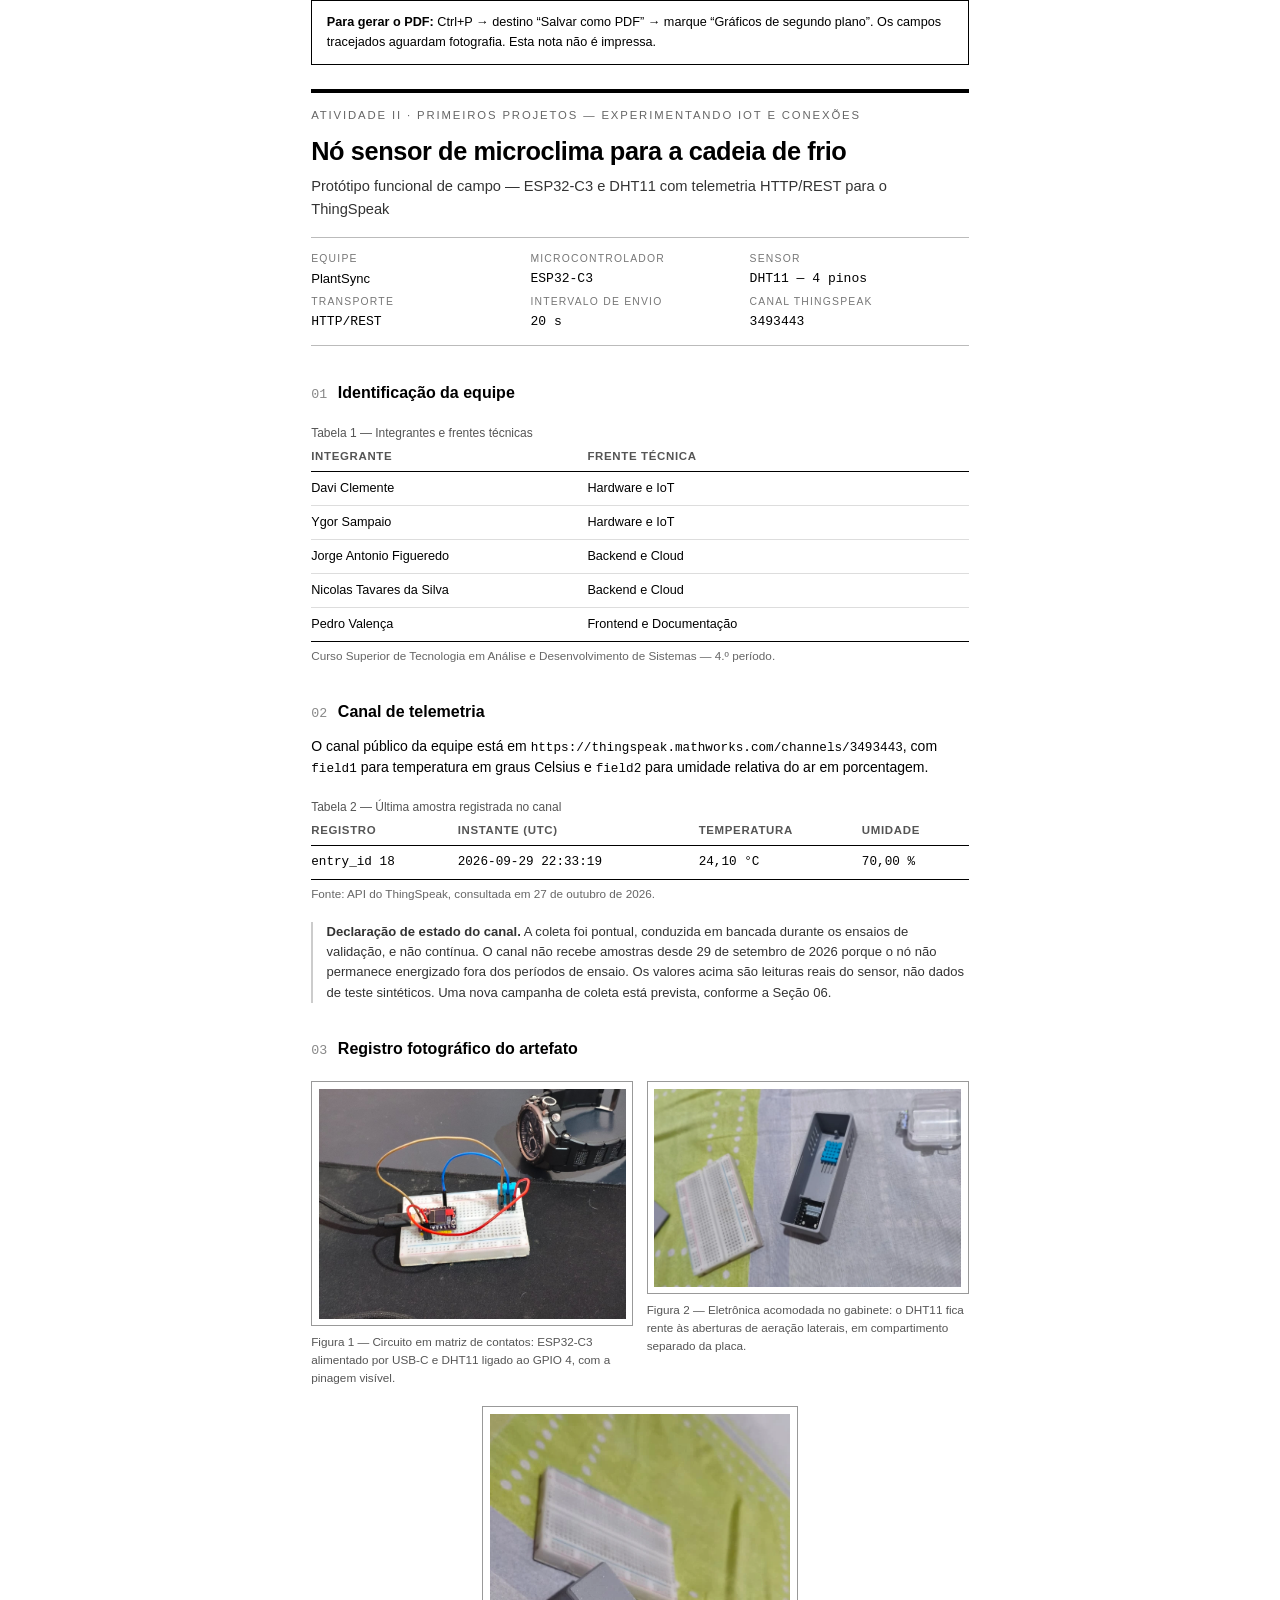
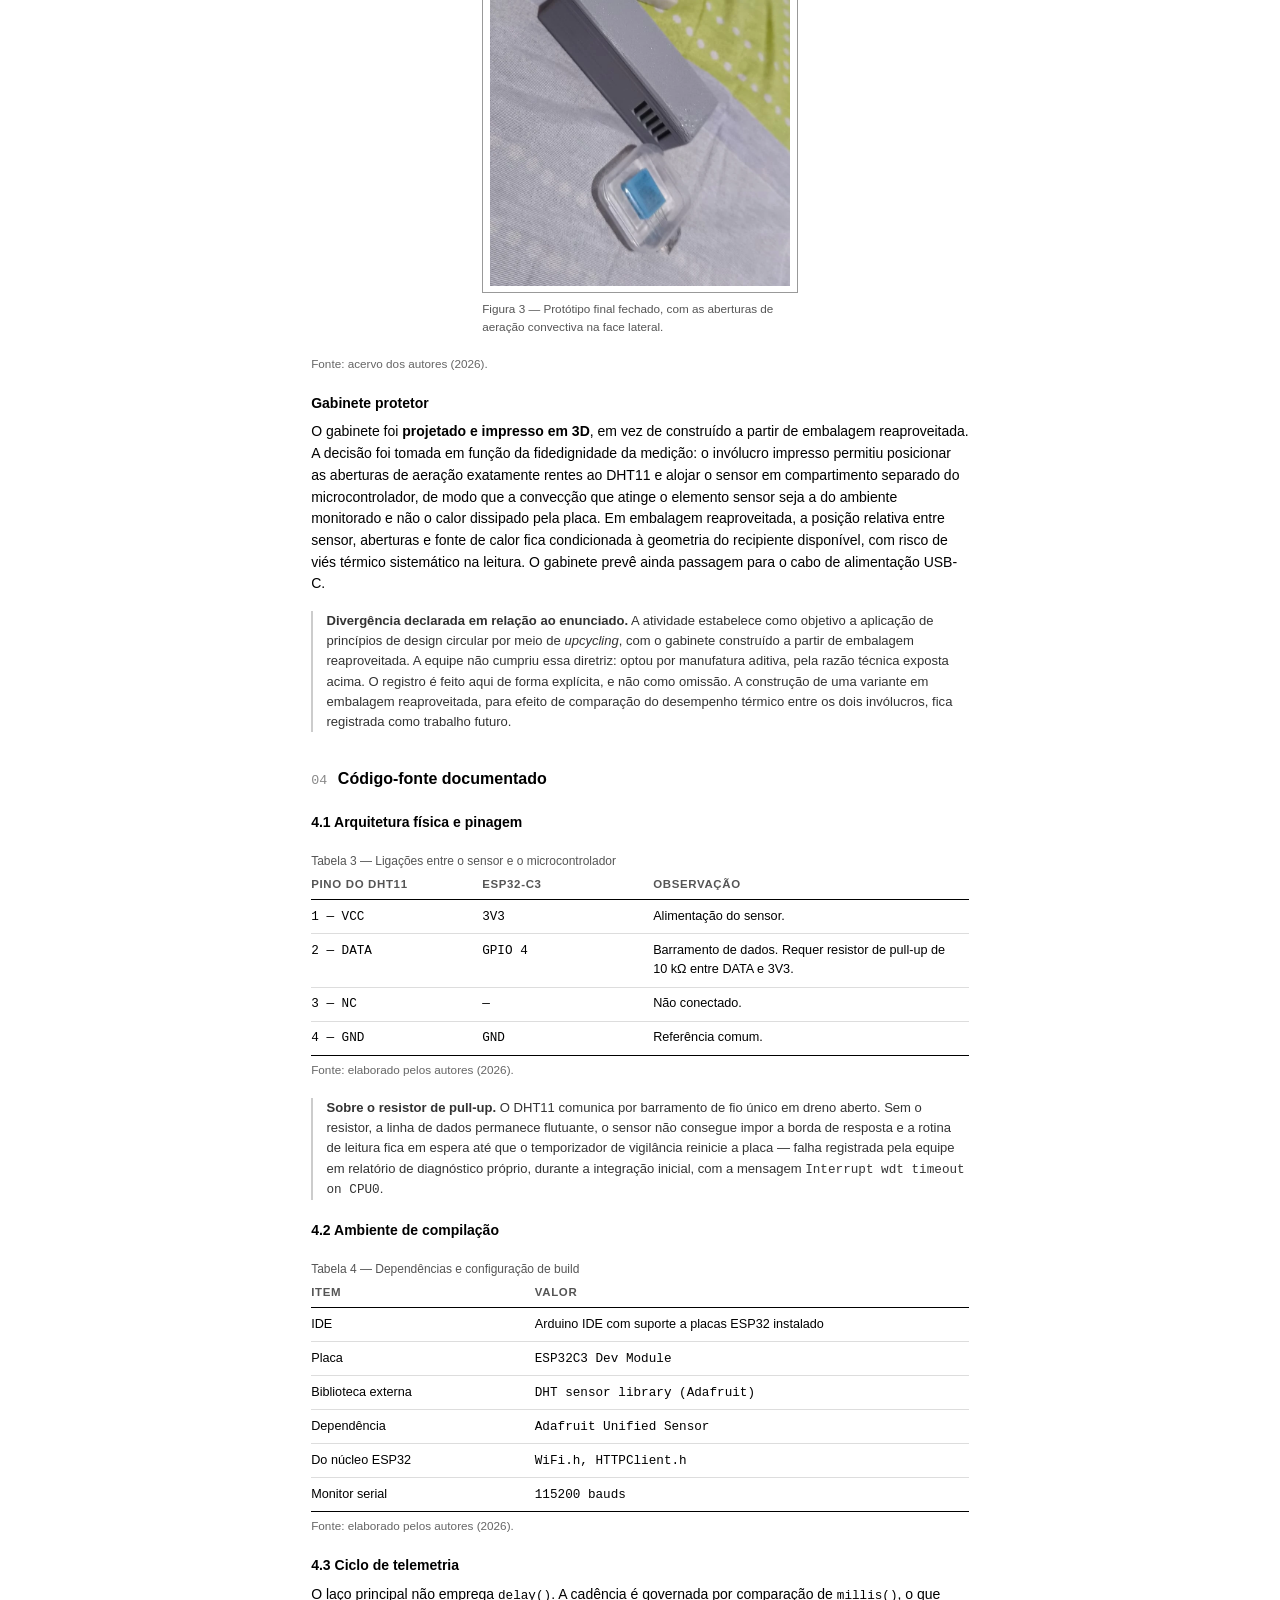
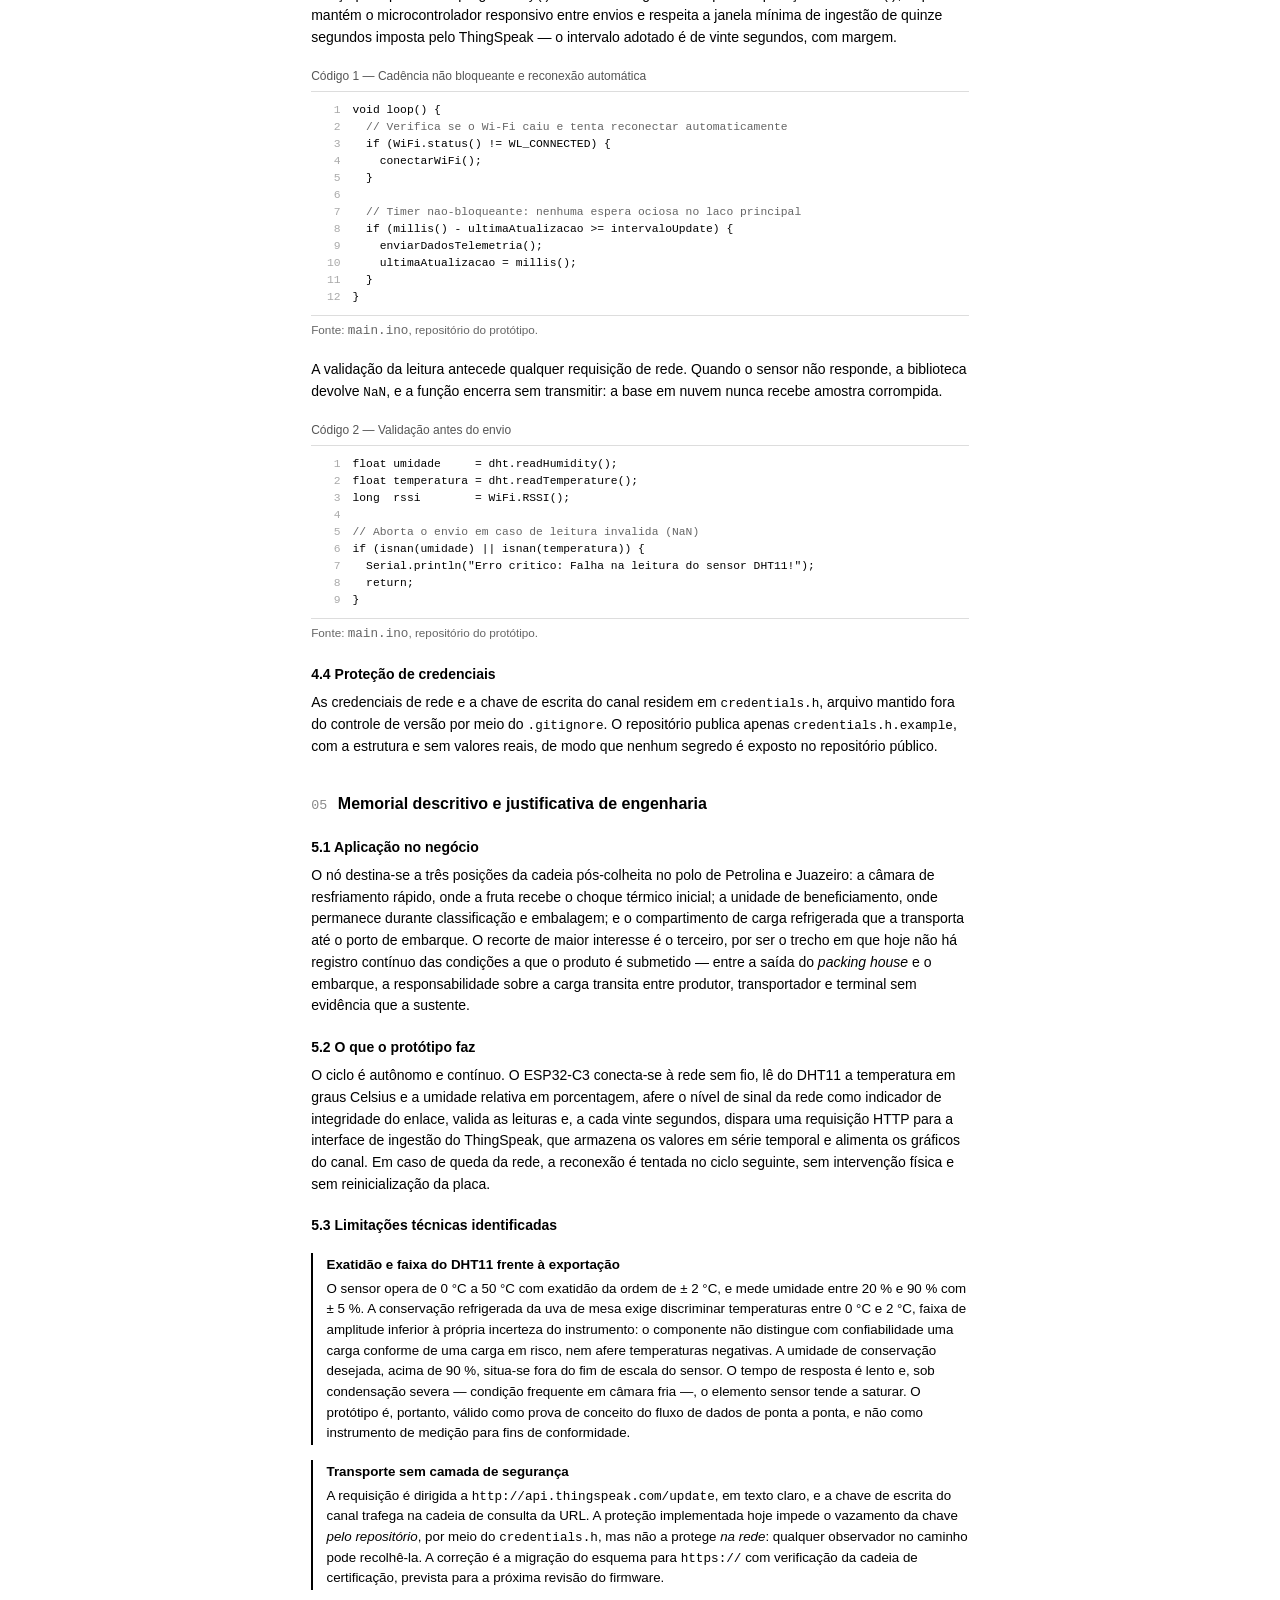
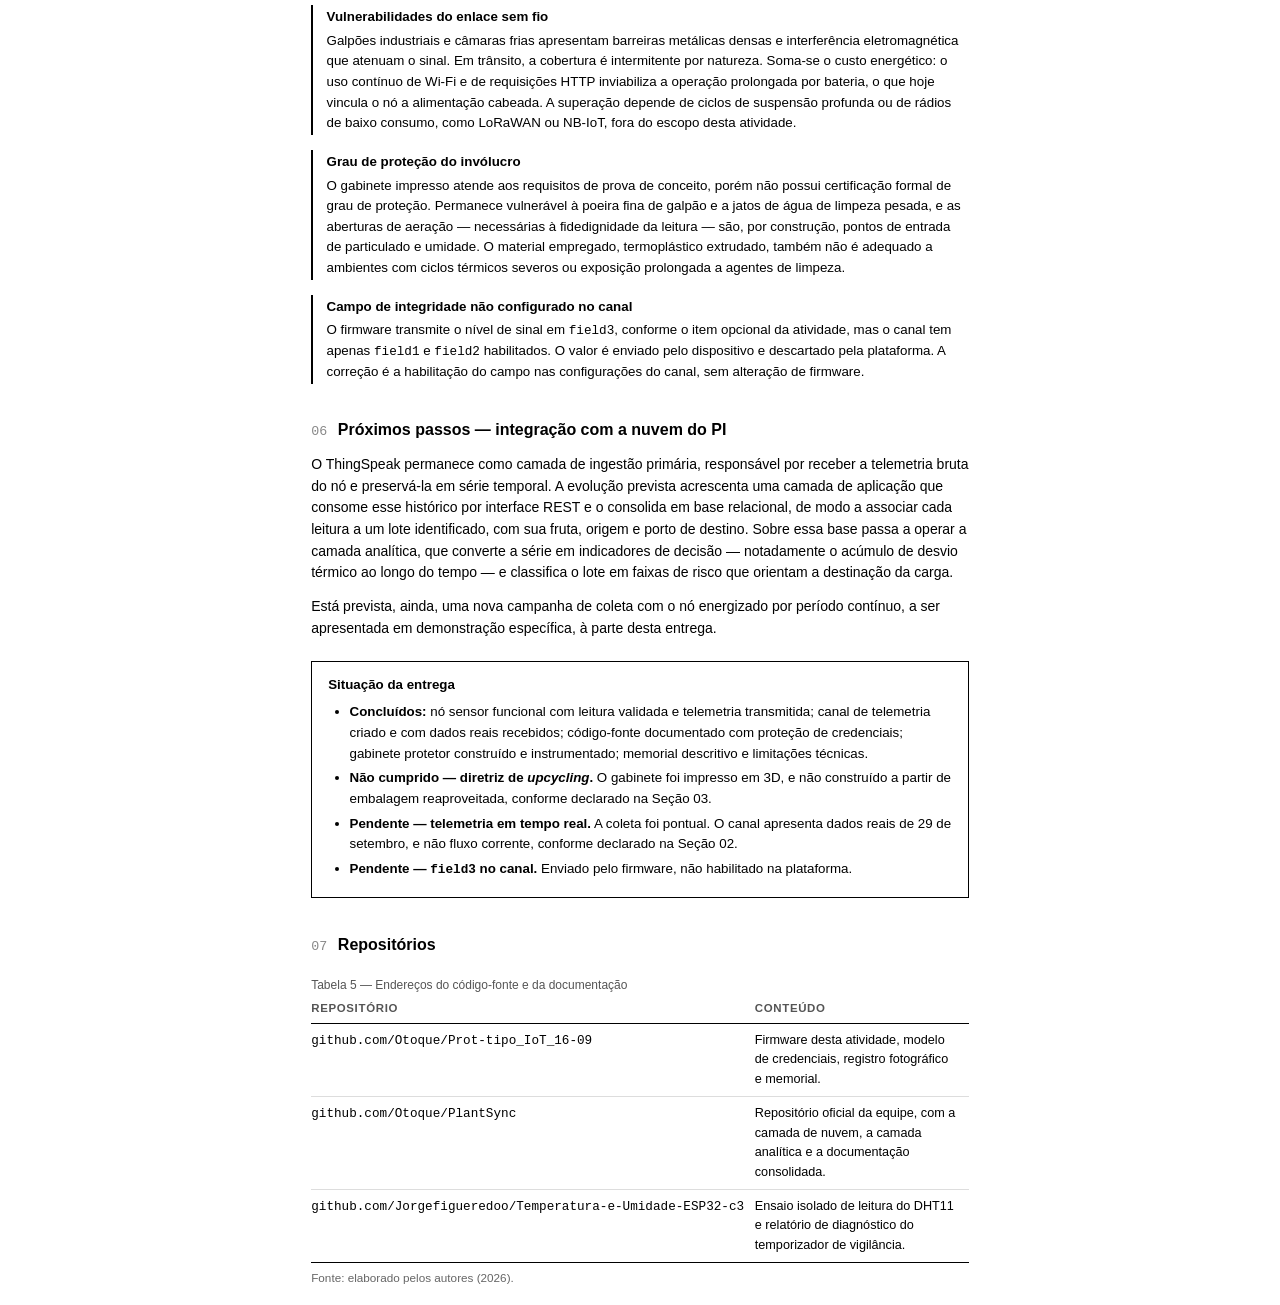
==== docs/ATIVIDADE-02-PROTOTIPO.html @ 19d324b5 "Adiciona relatorio tecnico do no sensor (Atividade II) Consolida a entrega do prototipo de campo: id" ====
<!DOCTYPE html>
<html lang="pt-BR">
<head>
<meta charset="UTF-8">
<title>PlantSync — Nó Sensor de Microclima</title>
<style>
  @page { size:A4; margin:20mm 18mm 16mm 20mm; }
  *{ box-sizing:border-box; }

  body{
    margin:0 auto; max-width:174mm;
    font-family:"Segoe UI","Helvetica Neue",Helvetica,Arial,sans-serif;
    font-size:10.5pt; line-height:1.55; color:#000; background:#fff;
  }
  p{ margin:0 0 9pt; }
  b{ font-weight:600; }
  code,.v{ font-family:Consolas,"Cascadia Mono",monospace; font-size:9.5pt; }

  /* ---- Cabeçalho ---- */
  .topo{ border-top:3pt solid #000; padding-top:10pt; margin-bottom:4pt; }
  .topo .kicker{ font-size:8.5pt; letter-spacing:1.4pt; text-transform:uppercase;
                 color:#666; margin-bottom:6pt; }
  .topo h1{ font-size:19pt; font-weight:600; margin:0 0 3pt; letter-spacing:-.3pt; }
  .topo .sub{ font-size:11pt; color:#333; margin-bottom:12pt; }

  /* ---- Faixa de ficha técnica ---- */
  .ficha{ display:flex; flex-wrap:wrap; gap:0; border-top:.6pt solid #bbb;
          border-bottom:.6pt solid #bbb; padding:8pt 0; margin-bottom:20pt; }
  .ficha div{ flex:1 1 32%; padding:2pt 10pt 2pt 0; }
  .ficha dt{ font-size:7.8pt; letter-spacing:.9pt; text-transform:uppercase;
             color:#777; margin-bottom:1pt; }
  .ficha dd{ margin:0; font-size:9.8pt; font-weight:500; }

  /* ---- Seções ---- */
  h2{ font-size:12pt; font-weight:600; margin:26pt 0 8pt; page-break-after:avoid; }
  h2 .nn{ font-family:Consolas,monospace; font-size:10pt; color:#888;
          font-weight:400; margin-right:8pt; }
  h3{ font-size:10.5pt; font-weight:600; margin:15pt 0 5pt; page-break-after:avoid; }

  /* ---- Tabelas ---- */
  .cap{ font-size:9pt; color:#555; margin:14pt 0 4pt; }
  table{ width:100%; border-collapse:collapse; font-size:9.5pt; margin:0 0 4pt;
         page-break-inside:avoid; }
  th{ text-align:left; font-weight:600; font-size:8.6pt; letter-spacing:.5pt;
      text-transform:uppercase; color:#555; padding:0 8pt 4pt 0;
      border-bottom:.8pt solid #000; }
  td{ padding:5pt 8pt 5pt 0; border-bottom:.5pt solid #ddd; vertical-align:top; }
  tr:last-child td{ border-bottom:.8pt solid #000; }
  td.v{ white-space:nowrap; }
  .fonte{ font-size:8.8pt; color:#666; margin:0 0 14pt; }

  /* ---- Placas de foto ---- */
  .placas{ display:flex; gap:10pt; margin:14pt 0; page-break-inside:avoid; }
  .placa{ flex:1 1 50%; }
  .placa .moldura{ border:.6pt solid #999; padding:5pt; display:block; }
  .placa img{ display:block; width:100%; height:auto; }
  .placa .leg{ font-size:8.8pt; color:#555; margin-top:5pt; }
  .vazio{ display:flex; align-items:center; justify-content:center;
          min-height:56mm; border:.8pt dashed #999; text-align:center;
          font-size:9pt; color:#666; padding:14pt; }

  /* ---- Código ---- */
  pre{ margin:0 0 4pt; padding:0; font-family:Consolas,"Cascadia Mono",monospace;
       font-size:8.5pt; line-height:1.5; counter-reset:ln;
       border-top:.6pt solid #ddd; border-bottom:.6pt solid #ddd;
       padding:7pt 0; page-break-inside:avoid; }
  pre span.l{ display:block; white-space:pre-wrap; }
  pre span.l::before{ counter-increment:ln; content:counter(ln);
       display:inline-block; width:22pt; margin-right:9pt; text-align:right;
       color:#aaa; }
  pre span.l.c{ color:#666; }

  /* ---- Limitações ---- */
  .lim{ margin:12pt 0; }
  .lim .item{ border-left:2pt solid #000; padding:1pt 0 1pt 10pt; margin-bottom:11pt;
              page-break-inside:avoid; }
  .lim .t{ font-weight:600; font-size:10pt; }
  .lim p{ margin:2pt 0 0; font-size:10pt; }

  .status{ border:1pt solid #000; padding:10pt 12pt; margin:16pt 0; font-size:10pt; }
  .status .t{ font-weight:600; display:block; margin-bottom:5pt; }
  .status ul{ margin:0; padding-left:16pt; }
  .status li{ margin-bottom:3pt; }

  .nota{ font-size:9.8pt; color:#333; border-left:2pt solid #ccc;
         padding-left:10pt; margin:12pt 0; }
  .nota p{ margin:0; }

  .aviso{ border:1pt solid #000; padding:9pt 11pt; margin-bottom:18pt; font-size:9.5pt; }
  @media print{ .aviso{ display:none; } }
  .quebra{ page-break-before:always; }
</style>
</head>
<body>

<p class="aviso">
  <b>Para gerar o PDF:</b> Ctrl+P → destino “Salvar como PDF” → marque “Gráficos de
  segundo plano”. Os campos tracejados aguardam fotografia. Esta nota não é impressa.
</p>

<div class="topo">
  <div class="kicker">Atividade II · Primeiros Projetos — Experimentando IoT e Conexões</div>
  <h1>Nó sensor de microclima para a cadeia de frio</h1>
  <div class="sub">Protótipo funcional de campo — ESP32-C3 e DHT11 com telemetria
    HTTP/REST para o ThingSpeak</div>
</div>

<div class="ficha">
  <div><dt>Equipe</dt><dd>PlantSync</dd></div>
  <div><dt>Microcontrolador</dt><dd class="v">ESP32-C3</dd></div>
  <div><dt>Sensor</dt><dd class="v">DHT11 — 4 pinos</dd></div>
  <div><dt>Transporte</dt><dd class="v">HTTP/REST</dd></div>
  <div><dt>Intervalo de envio</dt><dd class="v">20 s</dd></div>
  <div><dt>Canal ThingSpeak</dt><dd class="v">3493443</dd></div>
</div>

<!-- ============ 1 ============ -->
<h2><span class="nn">01</span>Identificação da equipe</h2>

<p class="cap">Tabela 1 — Integrantes e frentes técnicas</p>
<table>
  <thead><tr><th style="width:42%">Integrante</th><th>Frente técnica</th></tr></thead>
  <tbody>
    <tr><td>Davi Clemente</td><td>Hardware e IoT</td></tr>
    <tr><td>Ygor Sampaio</td><td>Hardware e IoT</td></tr>
    <tr><td>Jorge Antonio Figueredo</td><td>Backend e Cloud</td></tr>
    <tr><td>Nicolas Tavares da Silva</td><td>Backend e Cloud</td></tr>
    <tr><td>Pedro Valença</td><td>Frontend e Documentação</td></tr>
  </tbody>
</table>
<p class="fonte">Curso Superior de Tecnologia em Análise e Desenvolvimento de Sistemas — 4.º período.</p>

<!-- ============ 2 ============ -->
<h2><span class="nn">02</span>Canal de telemetria</h2>

<p>
  O canal público da equipe está em
  <code>https://thingspeak.mathworks.com/channels/3493443</code>, com
  <code>field1</code> para temperatura em graus Celsius e <code>field2</code> para
  umidade relativa do ar em porcentagem.
</p>

<p class="cap">Tabela 2 — Última amostra registrada no canal</p>
<table>
  <thead><tr><th>Registro</th><th>Instante (UTC)</th><th>Temperatura</th><th>Umidade</th></tr></thead>
  <tbody>
    <tr><td class="v">entry_id 18</td><td class="v">2026-09-29 22:33:19</td>
        <td class="v">24,10 °C</td><td class="v">70,00 %</td></tr>
  </tbody>
</table>
<p class="fonte">Fonte: API do ThingSpeak, consultada em 27 de outubro de 2026.</p>

<div class="nota">
  <p><b>Declaração de estado do canal.</b> A coleta foi pontual, conduzida em bancada
  durante os ensaios de validação, e não contínua. O canal não recebe amostras desde
  29 de setembro de 2026 porque o nó não permanece energizado fora dos períodos de
  ensaio. Os valores acima são leituras reais do sensor, não dados de teste
  sintéticos. Uma nova campanha de coleta está prevista, conforme a Seção 06.</p>
</div>

<!-- ============ 3 ============ -->
<h2><span class="nn">03</span>Registro fotográfico do artefato</h2>

<div class="placas">
  <div class="placa">
    <span class="moldura"><img src="[data-uri]" alt="Montagem eletronica do no sensor"></span>
    <div class="leg">Figura 1 — Circuito em matriz de contatos: ESP32-C3 alimentado por
      USB-C e DHT11 ligado ao GPIO 4, com a pinagem visível.</div>
  </div>
  <div class="placa">
    <span class="moldura"><img src="[data-uri]" alt="Eletronica acomodada no gabinete"></span>
    <div class="leg">Figura 2 — Eletrônica acomodada no gabinete: o DHT11 fica rente às
      aberturas de aeração laterais, em compartimento separado da placa.</div>
  </div>
</div>

<div class="placas" style="justify-content:center">
  <div class="placa" style="flex:0 0 48%">
    <span class="moldura"><img src="[data-uri]" alt="Prototipo final fechado"></span>
    <div class="leg">Figura 3 — Protótipo final fechado, com as aberturas de aeração
      convectiva na face lateral.</div>
  </div>
</div>
<p class="fonte">Fonte: acervo dos autores (2026).</p>

<h3>Gabinete protetor</h3>

<p>
  O gabinete foi <b>projetado e impresso em 3D</b>, em vez de construído a partir de
  embalagem reaproveitada. A decisão foi tomada em função da fidedignidade da medição: o
  invólucro impresso permitiu posicionar as aberturas de aeração exatamente rentes ao
  DHT11 e alojar o sensor em compartimento separado do microcontrolador, de modo que a
  convecção que atinge o elemento sensor seja a do ambiente monitorado e não o calor
  dissipado pela placa. Em embalagem reaproveitada, a posição relativa entre sensor,
  aberturas e fonte de calor fica condicionada à geometria do recipiente disponível, com
  risco de viés térmico sistemático na leitura. O gabinete prevê ainda passagem para o
  cabo de alimentação USB-C.
</p>

<div class="nota">
  <p><b>Divergência declarada em relação ao enunciado.</b> A atividade estabelece como
  objetivo a aplicação de princípios de design circular por meio de <i>upcycling</i>,
  com o gabinete construído a partir de embalagem reaproveitada. A equipe não cumpriu
  essa diretriz: optou por manufatura aditiva, pela razão técnica exposta acima. O
  registro é feito aqui de forma explícita, e não como omissão. A construção de uma
  variante em embalagem reaproveitada, para efeito de comparação do desempenho térmico
  entre os dois invólucros, fica registrada como trabalho futuro.</p>
</div>

<!-- ============ 4 ============ -->
<h2 class="quebra"><span class="nn">04</span>Código-fonte documentado</h2>

<h3>4.1 Arquitetura física e pinagem</h3>

<p class="cap">Tabela 3 — Ligações entre o sensor e o microcontrolador</p>
<table>
  <thead><tr><th style="width:26%">Pino do DHT11</th><th style="width:26%">ESP32-C3</th><th>Observação</th></tr></thead>
  <tbody>
    <tr><td class="v">1 — VCC</td><td class="v">3V3</td><td>Alimentação do sensor.</td></tr>
    <tr><td class="v">2 — DATA</td><td class="v">GPIO 4</td><td>Barramento de dados. Requer resistor de pull-up de 10 kΩ entre DATA e 3V3.</td></tr>
    <tr><td class="v">3 — NC</td><td class="v">—</td><td>Não conectado.</td></tr>
    <tr><td class="v">4 — GND</td><td class="v">GND</td><td>Referência comum.</td></tr>
  </tbody>
</table>
<p class="fonte">Fonte: elaborado pelos autores (2026).</p>

<div class="nota">
  <p><b>Sobre o resistor de pull-up.</b> O DHT11 comunica por barramento de fio único em
  dreno aberto. Sem o resistor, a linha de dados permanece flutuante, o sensor não
  consegue impor a borda de resposta e a rotina de leitura fica em espera até que o
  temporizador de vigilância reinicie a placa — falha registrada pela equipe em relatório
  de diagnóstico próprio, durante a integração inicial, com a mensagem
  <code>Interrupt wdt timeout on CPU0</code>.</p>
</div>

<h3>4.2 Ambiente de compilação</h3>

<p class="cap">Tabela 4 — Dependências e configuração de build</p>
<table>
  <thead><tr><th style="width:34%">Item</th><th>Valor</th></tr></thead>
  <tbody>
    <tr><td>IDE</td><td>Arduino IDE com suporte a placas ESP32 instalado</td></tr>
    <tr><td>Placa</td><td class="v">ESP32C3 Dev Module</td></tr>
    <tr><td>Biblioteca externa</td><td class="v">DHT sensor library (Adafruit)</td></tr>
    <tr><td>Dependência</td><td class="v">Adafruit Unified Sensor</td></tr>
    <tr><td>Do núcleo ESP32</td><td class="v">WiFi.h, HTTPClient.h</td></tr>
    <tr><td>Monitor serial</td><td class="v">115200 bauds</td></tr>
  </tbody>
</table>
<p class="fonte">Fonte: elaborado pelos autores (2026).</p>

<h3>4.3 Ciclo de telemetria</h3>

<p>
  O laço principal não emprega <code>delay()</code>. A cadência é governada por
  comparação de <code>millis()</code>, o que mantém o microcontrolador responsivo entre
  envios e respeita a janela mínima de ingestão de quinze segundos imposta pelo
  ThingSpeak — o intervalo adotado é de vinte segundos, com margem.
</p>

<p class="cap">Código 1 — Cadência não bloqueante e reconexão automática</p>
<pre><span class="l">void loop() {</span><span class="l c">  // Verifica se o Wi-Fi caiu e tenta reconectar automaticamente</span><span class="l">  if (WiFi.status() != WL_CONNECTED) {</span><span class="l">    conectarWiFi();</span><span class="l">  }</span><span class="l"></span><span class="l c">  // Timer nao-bloqueante: nenhuma espera ociosa no laco principal</span><span class="l">  if (millis() - ultimaAtualizacao >= intervaloUpdate) {</span><span class="l">    enviarDadosTelemetria();</span><span class="l">    ultimaAtualizacao = millis();</span><span class="l">  }</span><span class="l">}</span></pre>
<p class="fonte">Fonte: <code>main.ino</code>, repositório do protótipo.</p>

<p>
  A validação da leitura antecede qualquer requisição de rede. Quando o sensor não
  responde, a biblioteca devolve <code>NaN</code>, e a função encerra sem transmitir:
  a base em nuvem nunca recebe amostra corrompida.
</p>

<p class="cap">Código 2 — Validação antes do envio</p>
<pre><span class="l">float umidade     = dht.readHumidity();</span><span class="l">float temperatura = dht.readTemperature();</span><span class="l">long  rssi        = WiFi.RSSI();</span><span class="l"></span><span class="l c">// Aborta o envio em caso de leitura invalida (NaN)</span><span class="l">if (isnan(umidade) || isnan(temperatura)) {</span><span class="l">  Serial.println("Erro critico: Falha na leitura do sensor DHT11!");</span><span class="l">  return;</span><span class="l">}</span></pre>
<p class="fonte">Fonte: <code>main.ino</code>, repositório do protótipo.</p>

<h3>4.4 Proteção de credenciais</h3>

<p>
  As credenciais de rede e a chave de escrita do canal residem em
  <code>credentials.h</code>, arquivo mantido fora do controle de versão por meio do
  <code>.gitignore</code>. O repositório publica apenas <code>credentials.h.example</code>,
  com a estrutura e sem valores reais, de modo que nenhum segredo é exposto no
  repositório público.
</p>

<!-- ============ 5 ============ -->
<h2 class="quebra"><span class="nn">05</span>Memorial descritivo e justificativa de engenharia</h2>

<h3>5.1 Aplicação no negócio</h3>

<p>
  O nó destina-se a três posições da cadeia pós-colheita no polo de Petrolina e Juazeiro:
  a câmara de resfriamento rápido, onde a fruta recebe o choque térmico inicial; a
  unidade de beneficiamento, onde permanece durante classificação e embalagem; e o
  compartimento de carga refrigerada que a transporta até o porto de embarque. O recorte
  de maior interesse é o terceiro, por ser o trecho em que hoje não há registro contínuo
  das condições a que o produto é submetido — entre a saída do <i>packing house</i> e o
  embarque, a responsabilidade sobre a carga transita entre produtor, transportador e
  terminal sem evidência que a sustente.
</p>

<h3>5.2 O que o protótipo faz</h3>

<p>
  O ciclo é autônomo e contínuo. O ESP32-C3 conecta-se à rede sem fio, lê do DHT11 a
  temperatura em graus Celsius e a umidade relativa em porcentagem, afere o nível de
  sinal da rede como indicador de integridade do enlace, valida as leituras e, a cada
  vinte segundos, dispara uma requisição HTTP para a interface de ingestão do ThingSpeak,
  que armazena os valores em série temporal e alimenta os gráficos do canal. Em caso de
  queda da rede, a reconexão é tentada no ciclo seguinte, sem intervenção física e sem
  reinicialização da placa.
</p>

<h3>5.3 Limitações técnicas identificadas</h3>

<div class="lim">

  <div class="item">
    <span class="t">Exatidão e faixa do DHT11 frente à exportação</span>
    <p>O sensor opera de 0 °C a 50 °C com exatidão da ordem de ± 2 °C, e mede umidade
    entre 20 % e 90 % com ± 5 %. A conservação refrigerada da uva de mesa exige
    discriminar temperaturas entre 0 °C e 2 °C, faixa de amplitude inferior à própria
    incerteza do instrumento: o componente não distingue com confiabilidade uma carga
    conforme de uma carga em risco, nem afere temperaturas negativas. A umidade de
    conservação desejada, acima de 90 %, situa-se fora do fim de escala do sensor. O
    tempo de resposta é lento e, sob condensação severa — condição frequente em câmara
    fria —, o elemento sensor tende a saturar. O protótipo é, portanto, válido como prova
    de conceito do fluxo de dados de ponta a ponta, e não como instrumento de medição
    para fins de conformidade.</p>
  </div>

  <div class="item">
    <span class="t">Transporte sem camada de segurança</span>
    <p>A requisição é dirigida a <code>http://api.thingspeak.com/update</code>, em texto
    claro, e a chave de escrita do canal trafega na cadeia de consulta da URL. A proteção
    implementada hoje impede o vazamento da chave <i>pelo repositório</i>, por meio do
    <code>credentials.h</code>, mas não a protege <i>na rede</i>: qualquer observador no
    caminho pode recolhê-la. A correção é a migração do esquema para
    <code>https://</code> com verificação da cadeia de certificação, prevista para a
    próxima revisão do firmware.</p>
  </div>

  <div class="item">
    <span class="t">Vulnerabilidades do enlace sem fio</span>
    <p>Galpões industriais e câmaras frias apresentam barreiras metálicas densas e
    interferência eletromagnética que atenuam o sinal. Em trânsito, a cobertura é
    intermitente por natureza. Soma-se o custo energético: o uso contínuo de Wi-Fi e de
    requisições HTTP inviabiliza a operação prolongada por bateria, o que hoje vincula o
    nó a alimentação cabeada. A superação depende de ciclos de suspensão profunda ou de
    rádios de baixo consumo, como LoRaWAN ou NB-IoT, fora do escopo desta atividade.</p>
  </div>

  <div class="item">
    <span class="t">Grau de proteção do invólucro</span>
    <p>O gabinete impresso atende aos requisitos de prova de conceito, porém não possui
    certificação formal de grau de proteção. Permanece vulnerável à poeira fina de galpão
    e a jatos de água de limpeza pesada, e as aberturas de aeração — necessárias à
    fidedignidade da leitura — são, por construção, pontos de entrada de particulado e
    umidade. O material empregado, termoplástico extrudado, também não é adequado a
    ambientes com ciclos térmicos severos ou exposição prolongada a agentes de limpeza.</p>
  </div>

  <div class="item">
    <span class="t">Campo de integridade não configurado no canal</span>
    <p>O firmware transmite o nível de sinal em <code>field3</code>, conforme o item
    opcional da atividade, mas o canal tem apenas <code>field1</code> e <code>field2</code>
    habilitados. O valor é enviado pelo dispositivo e descartado pela plataforma. A
    correção é a habilitação do campo nas configurações do canal, sem alteração de
    firmware.</p>
  </div>

</div>

<!-- ============ 6 ============ -->
<h2><span class="nn">06</span>Próximos passos — integração com a nuvem do PI</h2>

<p>
  O ThingSpeak permanece como camada de ingestão primária, responsável por receber a
  telemetria bruta do nó e preservá-la em série temporal. A evolução prevista acrescenta
  uma camada de aplicação que consome esse histórico por interface REST e o consolida em
  base relacional, de modo a associar cada leitura a um lote identificado, com sua fruta,
  origem e porto de destino. Sobre essa base passa a operar a camada analítica, que
  converte a série em indicadores de decisão — notadamente o acúmulo de desvio térmico ao
  longo do tempo — e classifica o lote em faixas de risco que orientam a destinação da
  carga.
</p>
<p>
  Está prevista, ainda, uma nova campanha de coleta com o nó energizado por período
  contínuo, a ser apresentada em demonstração específica, à parte desta entrega.
</p>

<!-- ============ STATUS ============ -->
<div class="status">
  <span class="t">Situação da entrega</span>
  <ul>
    <li><b>Concluídos:</b> nó sensor funcional com leitura validada e telemetria
      transmitida; canal de telemetria criado e com dados reais recebidos; código-fonte
      documentado com proteção de credenciais; gabinete protetor construído e instrumentado;
      memorial descritivo e limitações técnicas.</li>
    <li><b>Não cumprido — diretriz de <i>upcycling</i>.</b> O gabinete foi impresso em 3D,
      e não construído a partir de embalagem reaproveitada, conforme declarado na
      Seção 03.</li>
    <li><b>Pendente — telemetria em tempo real.</b> A coleta foi pontual. O canal
      apresenta dados reais de 29 de setembro, e não fluxo corrente, conforme declarado
      na Seção 02.</li>
    <li><b>Pendente — <code>field3</code> no canal.</b> Enviado pelo firmware, não
      habilitado na plataforma.</li>
  </ul>
</div>

<h2><span class="nn">07</span>Repositórios</h2>

<p class="cap">Tabela 5 — Endereços do código-fonte e da documentação</p>
<table>
  <thead><tr><th style="width:46%">Repositório</th><th>Conteúdo</th></tr></thead>
  <tbody>
    <tr><td class="v">github.com/Otoque/Prot-tipo_IoT_16-09</td>
        <td>Firmware desta atividade, modelo de credenciais, registro fotográfico e memorial.</td></tr>
    <tr><td class="v">github.com/Otoque/PlantSync</td>
        <td>Repositório oficial da equipe, com a camada de nuvem, a camada analítica e a documentação consolidada.</td></tr>
    <tr><td class="v">github.com/Jorgefigueredoo/Temperatura-e-Umidade-ESP32-c3</td>
        <td>Ensaio isolado de leitura do DHT11 e relatório de diagnóstico do temporizador de vigilância.</td></tr>
  </tbody>
</table>
<p class="fonte">Fonte: elaborado pelos autores (2026).</p>

</body>
</html>
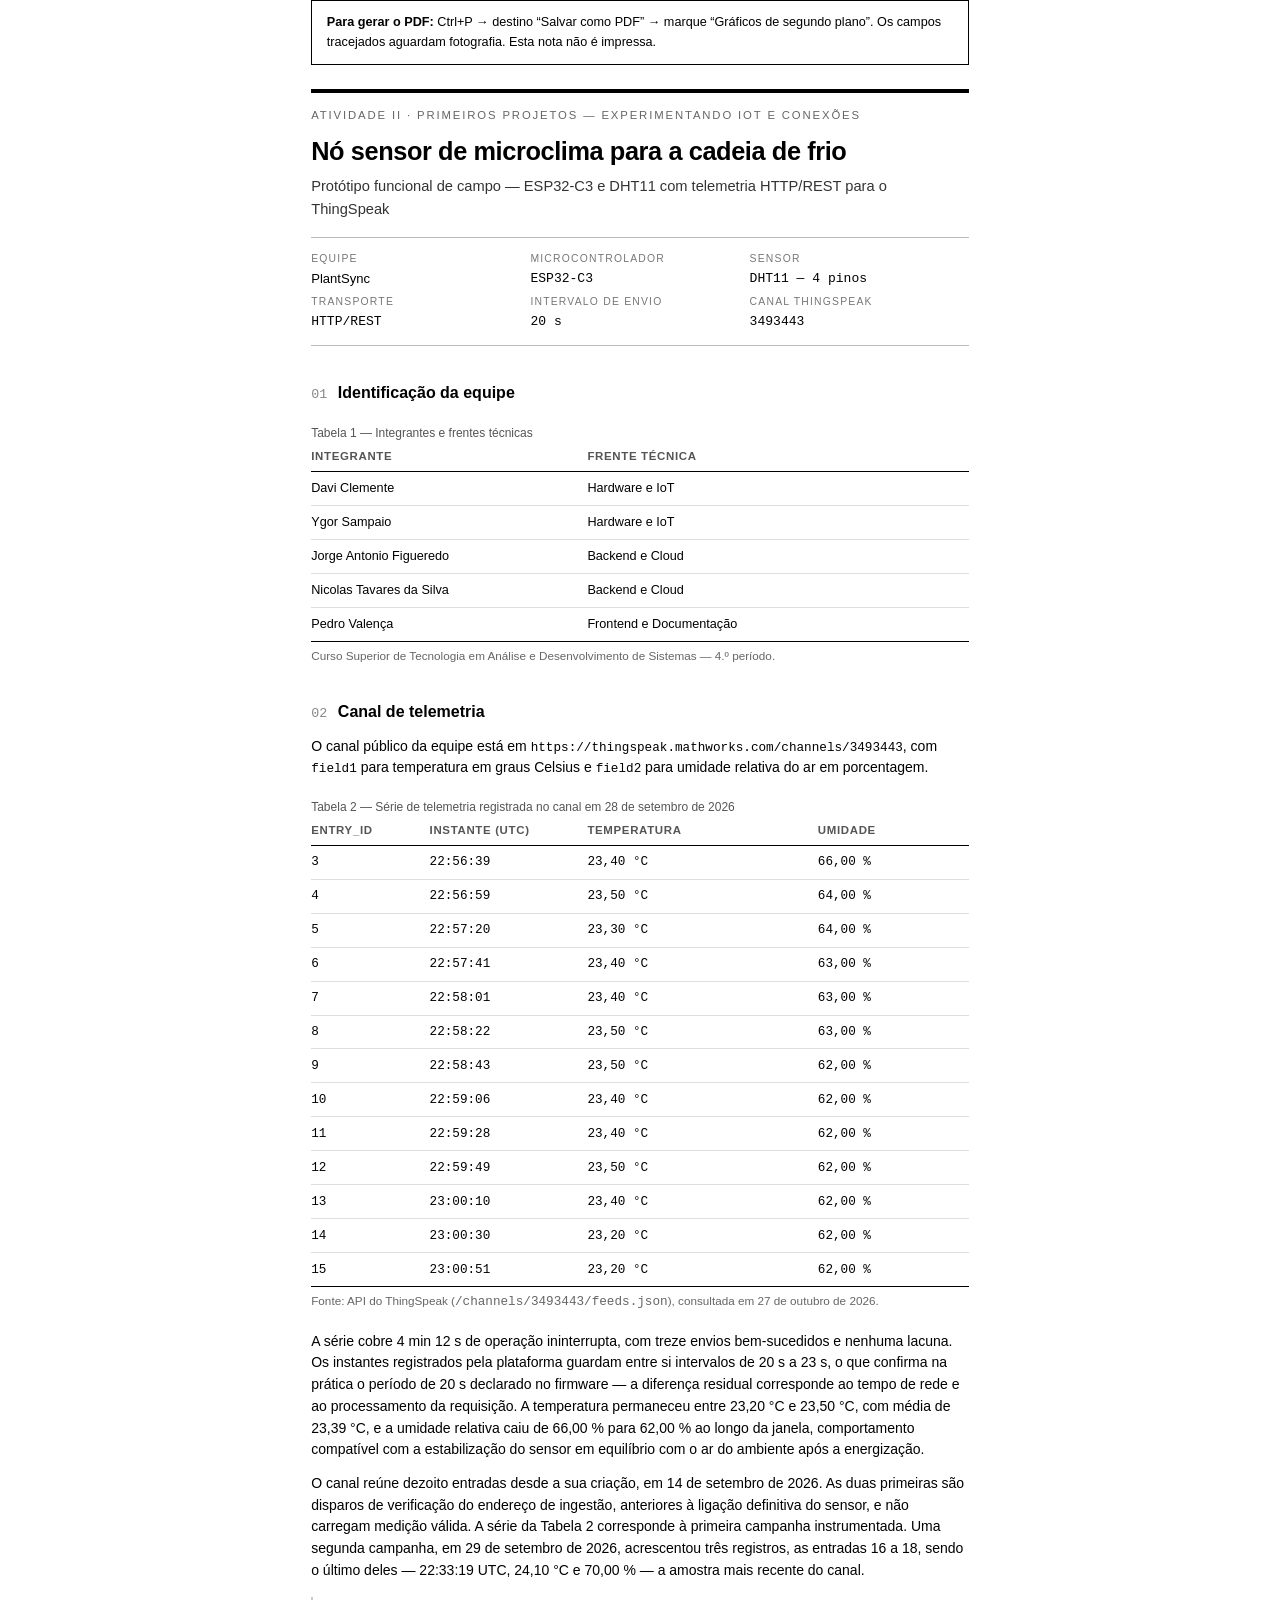
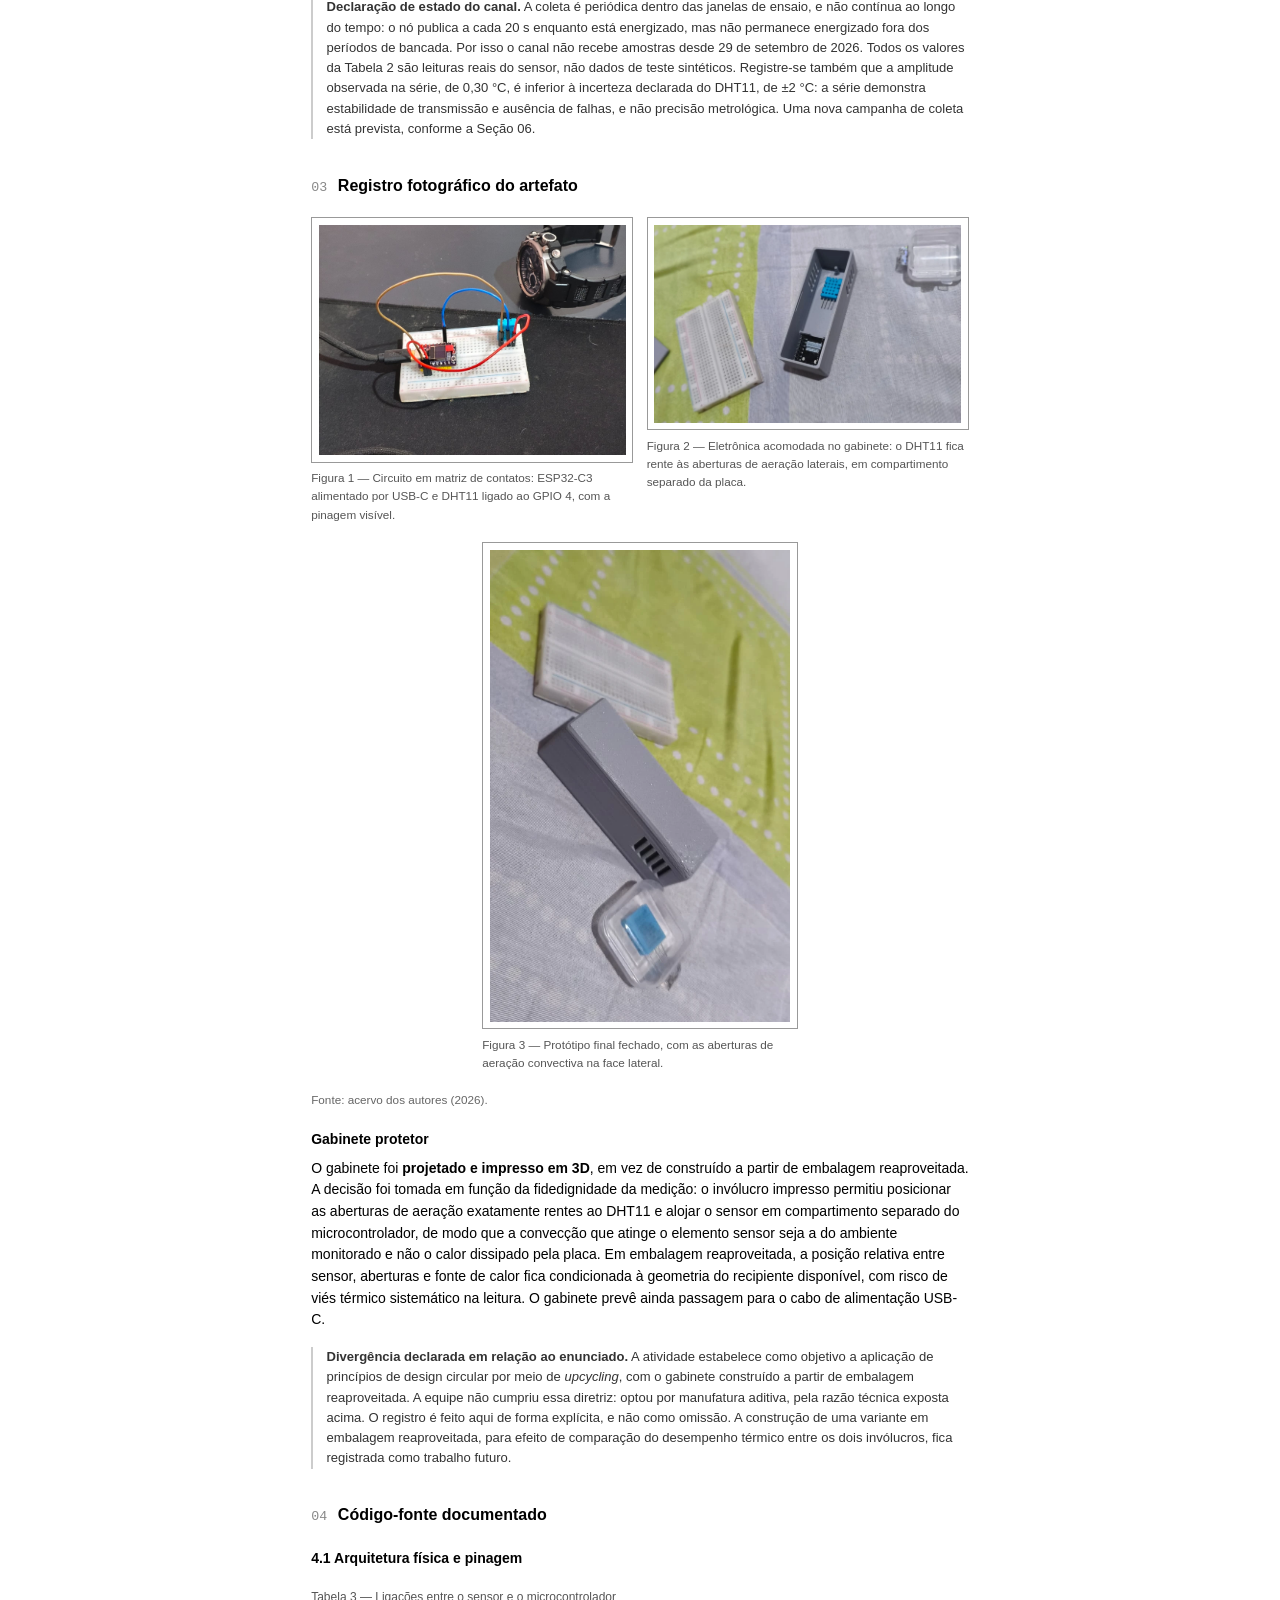
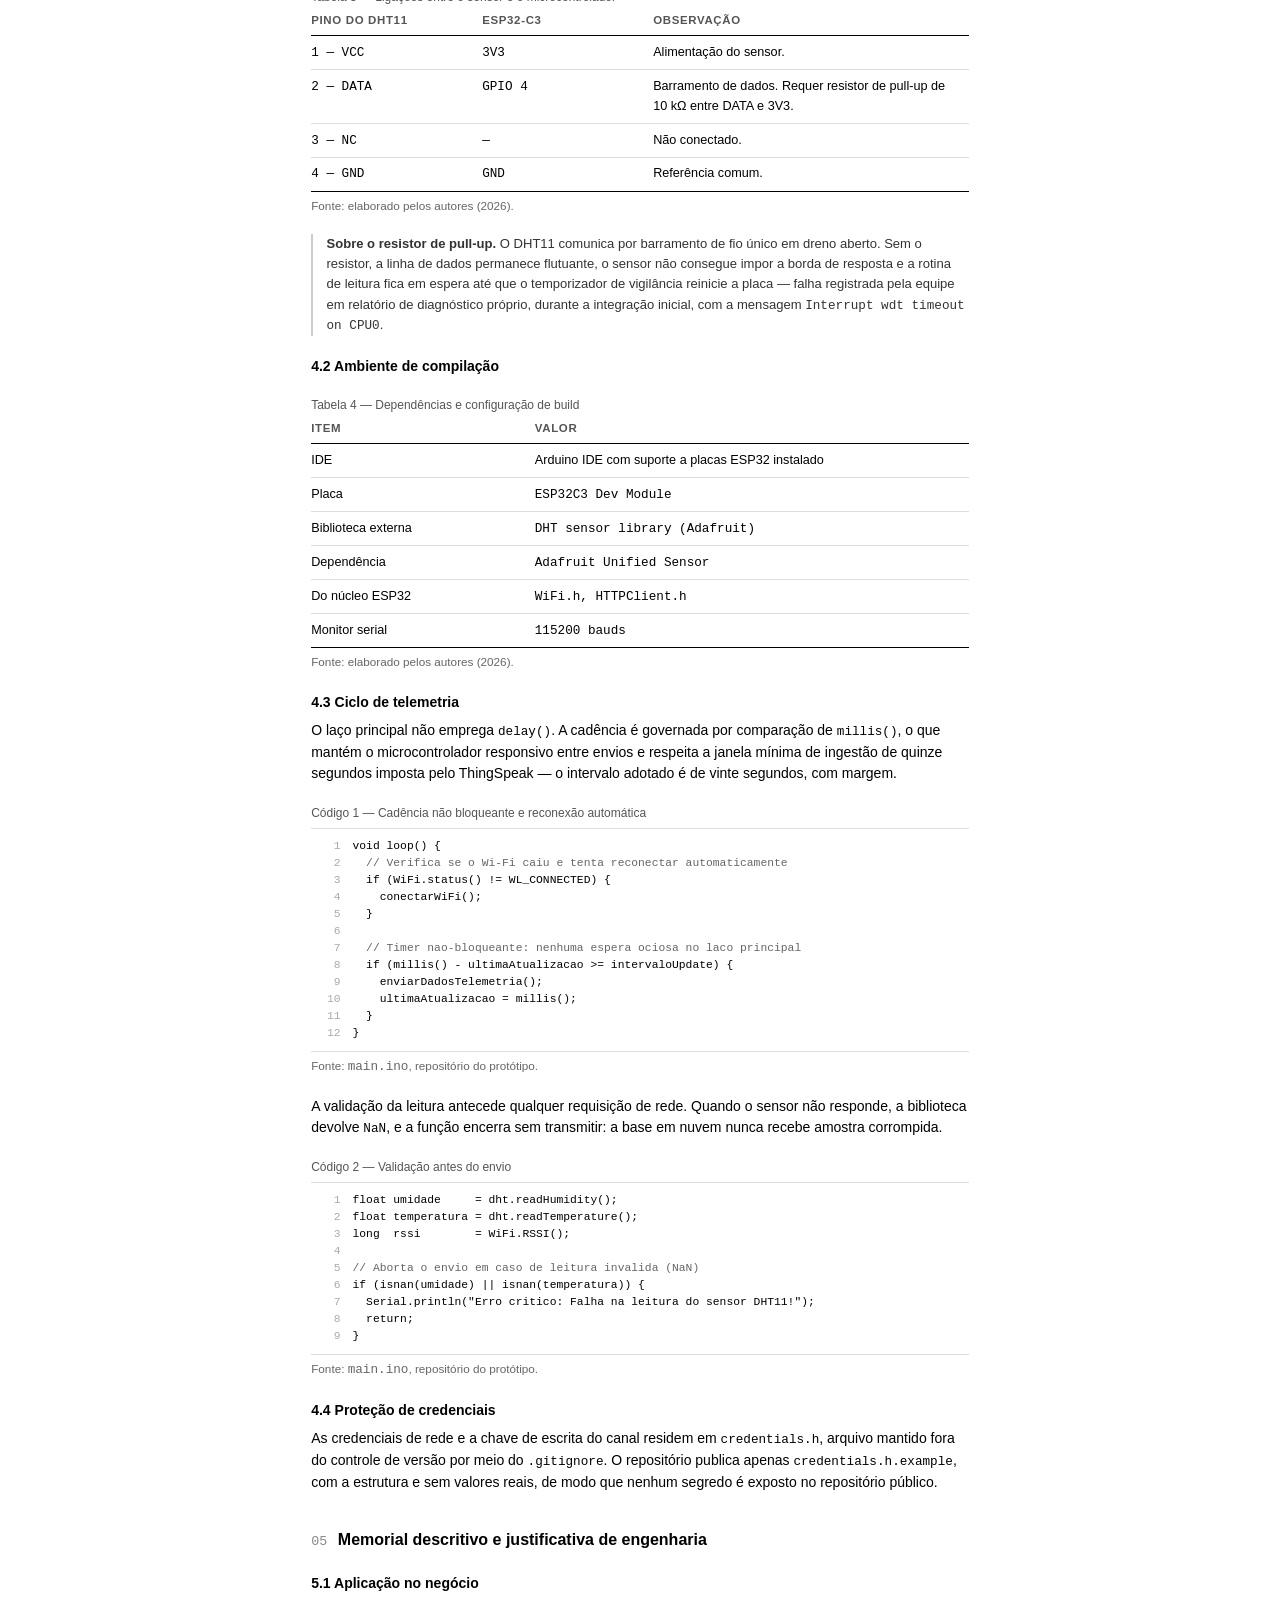
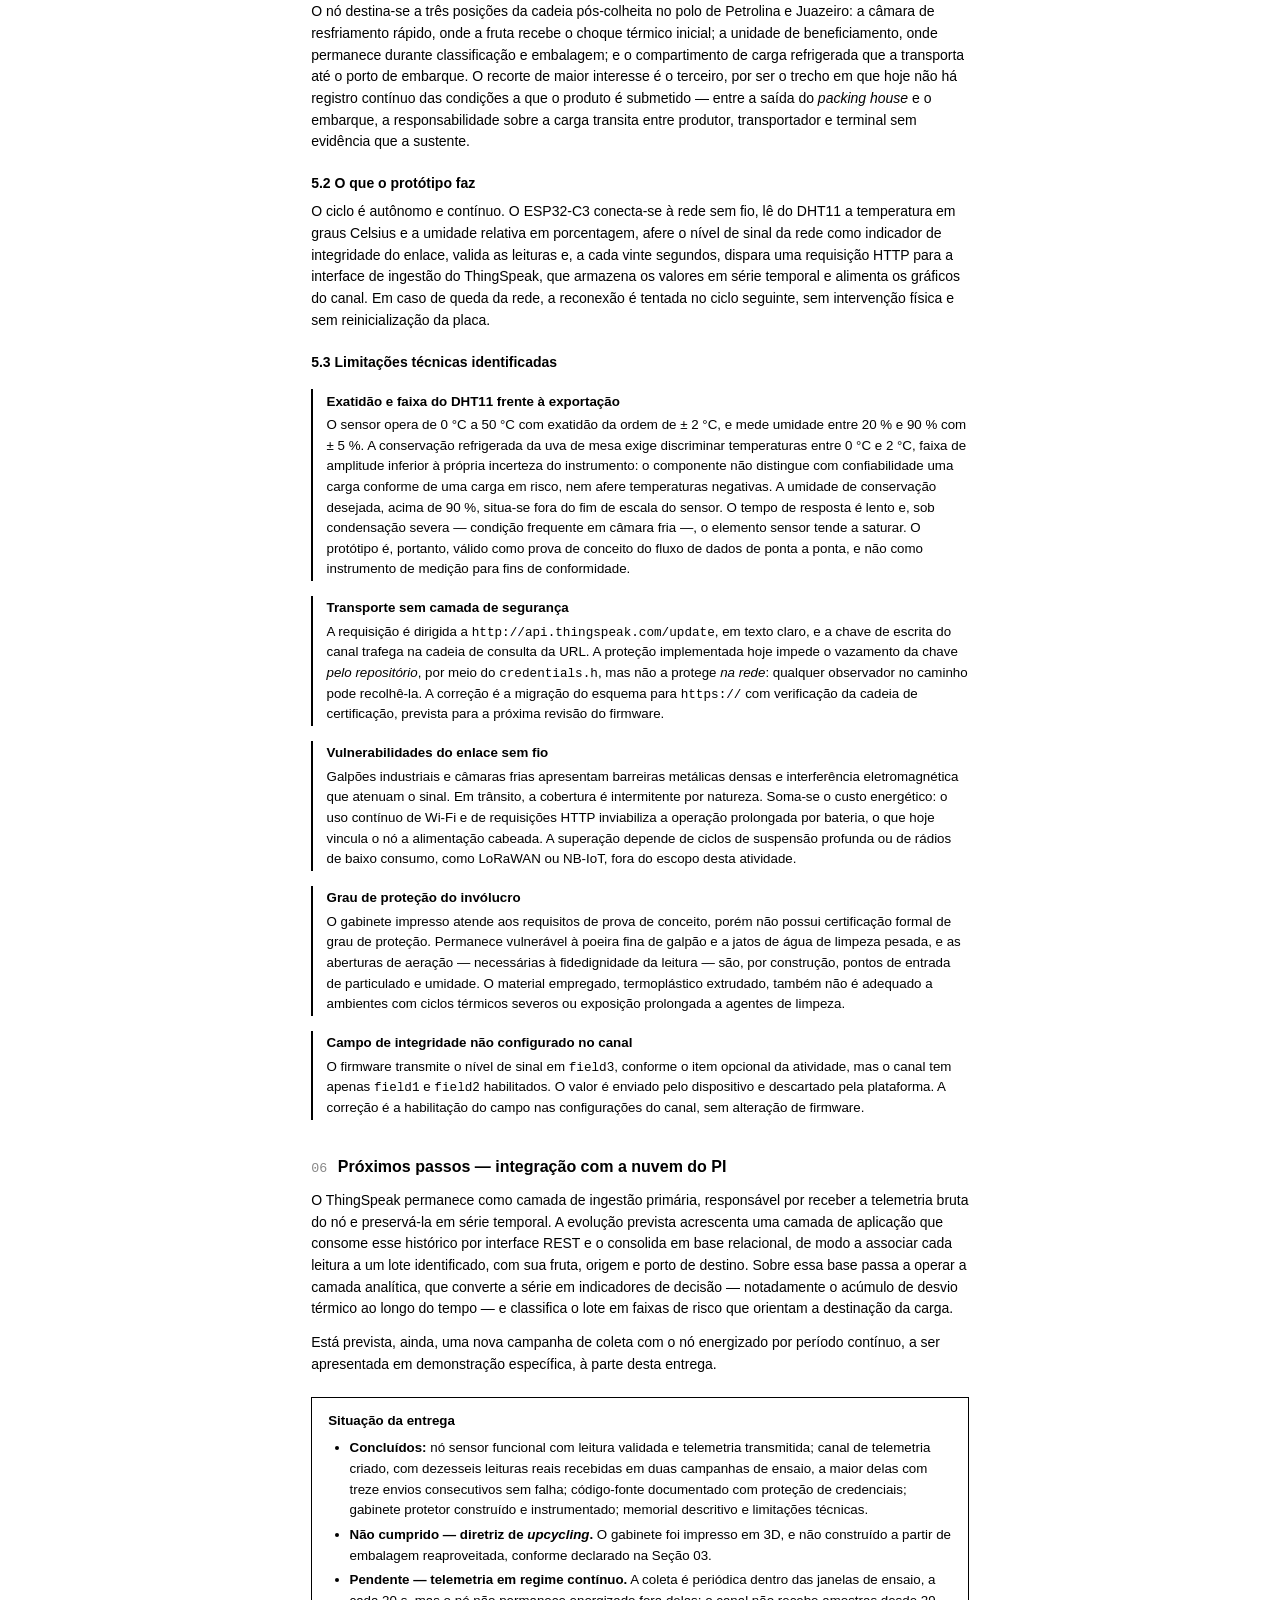
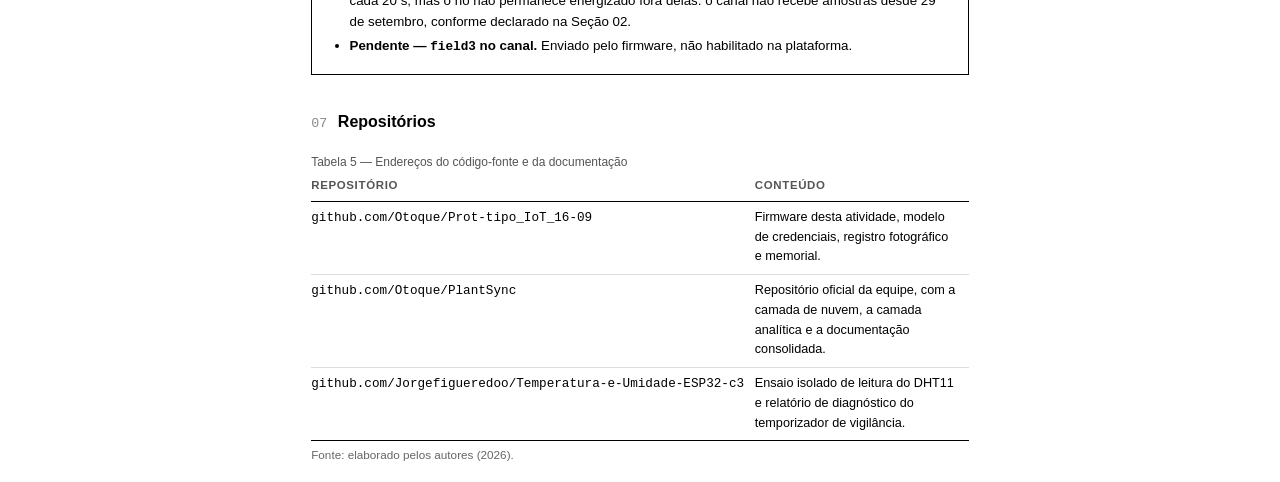
==== commit 5b2b12f7: "Substitui amostra unica pela serie de telemetria de 28/09 no relatorio da Atividade II" ====
--- a/docs/ATIVIDADE-02-PROTOTIPO.html
+++ b/docs/ATIVIDADE-02-PROTOTIPO.html
@@ -140,22 +140,55 @@
   umidade relativa do ar em porcentagem.
 </p>
 
-<p class="cap">Tabela 2 — Última amostra registrada no canal</p>
+<p class="cap">Tabela 2 — Série de telemetria registrada no canal em 28 de setembro de 2026</p>
 <table>
-  <thead><tr><th>Registro</th><th>Instante (UTC)</th><th>Temperatura</th><th>Umidade</th></tr></thead>
+  <thead><tr><th style="width:18%">entry_id</th><th style="width:24%">Instante (UTC)</th><th>Temperatura</th><th>Umidade</th></tr></thead>
   <tbody>
-    <tr><td class="v">entry_id 18</td><td class="v">2026-09-29 22:33:19</td>
-        <td class="v">24,10 °C</td><td class="v">70,00 %</td></tr>
+    <tr><td class="v">3</td><td class="v">22:56:39</td><td class="v">23,40 °C</td><td class="v">66,00 %</td></tr>
+    <tr><td class="v">4</td><td class="v">22:56:59</td><td class="v">23,50 °C</td><td class="v">64,00 %</td></tr>
+    <tr><td class="v">5</td><td class="v">22:57:20</td><td class="v">23,30 °C</td><td class="v">64,00 %</td></tr>
+    <tr><td class="v">6</td><td class="v">22:57:41</td><td class="v">23,40 °C</td><td class="v">63,00 %</td></tr>
+    <tr><td class="v">7</td><td class="v">22:58:01</td><td class="v">23,40 °C</td><td class="v">63,00 %</td></tr>
+    <tr><td class="v">8</td><td class="v">22:58:22</td><td class="v">23,50 °C</td><td class="v">63,00 %</td></tr>
+    <tr><td class="v">9</td><td class="v">22:58:43</td><td class="v">23,50 °C</td><td class="v">62,00 %</td></tr>
+    <tr><td class="v">10</td><td class="v">22:59:06</td><td class="v">23,40 °C</td><td class="v">62,00 %</td></tr>
+    <tr><td class="v">11</td><td class="v">22:59:28</td><td class="v">23,40 °C</td><td class="v">62,00 %</td></tr>
+    <tr><td class="v">12</td><td class="v">22:59:49</td><td class="v">23,50 °C</td><td class="v">62,00 %</td></tr>
+    <tr><td class="v">13</td><td class="v">23:00:10</td><td class="v">23,40 °C</td><td class="v">62,00 %</td></tr>
+    <tr><td class="v">14</td><td class="v">23:00:30</td><td class="v">23,20 °C</td><td class="v">62,00 %</td></tr>
+    <tr><td class="v">15</td><td class="v">23:00:51</td><td class="v">23,20 °C</td><td class="v">62,00 %</td></tr>
   </tbody>
 </table>
-<p class="fonte">Fonte: API do ThingSpeak, consultada em 27 de outubro de 2026.</p>
+<p class="fonte">Fonte: API do ThingSpeak (<code>/channels/3493443/feeds.json</code>), consultada em 27 de outubro de 2026.</p>
+
+<p>
+  A série cobre 4 min 12 s de operação ininterrupta, com treze envios bem-sucedidos e
+  nenhuma lacuna. Os instantes registrados pela plataforma guardam entre si intervalos de
+  20 s a 23 s, o que confirma na prática o período de 20 s declarado no firmware — a
+  diferença residual corresponde ao tempo de rede e ao processamento da requisição. A
+  temperatura permaneceu entre 23,20 °C e 23,50 °C, com média de 23,39 °C, e a umidade
+  relativa caiu de 66,00 % para 62,00 % ao longo da janela, comportamento compatível com a
+  estabilização do sensor em equilíbrio com o ar do ambiente após a energização.
+</p>
+
+<p>
+  O canal reúne dezoito entradas desde a sua criação, em 14 de setembro de 2026. As duas
+  primeiras são disparos de verificação do endereço de ingestão, anteriores à ligação
+  definitiva do sensor, e não carregam medição válida. A série da Tabela 2 corresponde à
+  primeira campanha instrumentada. Uma segunda campanha, em 29 de setembro de 2026,
+  acrescentou três registros, as entradas 16 a 18, sendo o último deles — 22:33:19 UTC,
+  24,10 °C e 70,00 % — a amostra mais recente do canal.
+</p>
 
 <div class="nota">
-  <p><b>Declaração de estado do canal.</b> A coleta foi pontual, conduzida em bancada
-  durante os ensaios de validação, e não contínua. O canal não recebe amostras desde
-  29 de setembro de 2026 porque o nó não permanece energizado fora dos períodos de
-  ensaio. Os valores acima são leituras reais do sensor, não dados de teste
-  sintéticos. Uma nova campanha de coleta está prevista, conforme a Seção 06.</p>
+  <p><b>Declaração de estado do canal.</b> A coleta é periódica dentro das janelas de
+  ensaio, e não contínua ao longo do tempo: o nó publica a cada 20 s enquanto está
+  energizado, mas não permanece energizado fora dos períodos de bancada. Por isso o canal
+  não recebe amostras desde 29 de setembro de 2026. Todos os valores da Tabela 2 são
+  leituras reais do sensor, não dados de teste sintéticos. Registre-se também que a
+  amplitude observada na série, de 0,30 °C, é inferior à incerteza declarada do DHT11, de
+  ±2 °C: a série demonstra estabilidade de transmissão e ausência de falhas, e não
+  precisão metrológica. Uma nova campanha de coleta está prevista, conforme a Seção 06.</p>
 </div>
 
 <!-- ============ 3 ============ -->
@@ -393,15 +426,16 @@
   <span class="t">Situação da entrega</span>
   <ul>
     <li><b>Concluídos:</b> nó sensor funcional com leitura validada e telemetria
-      transmitida; canal de telemetria criado e com dados reais recebidos; código-fonte
-      documentado com proteção de credenciais; gabinete protetor construído e instrumentado;
-      memorial descritivo e limitações técnicas.</li>
+      transmitida; canal de telemetria criado, com dezesseis leituras reais recebidas em
+      duas campanhas de ensaio, a maior delas com treze envios consecutivos sem falha;
+      código-fonte documentado com proteção de credenciais; gabinete protetor construído e
+      instrumentado; memorial descritivo e limitações técnicas.</li>
     <li><b>Não cumprido — diretriz de <i>upcycling</i>.</b> O gabinete foi impresso em 3D,
       e não construído a partir de embalagem reaproveitada, conforme declarado na
       Seção 03.</li>
-    <li><b>Pendente — telemetria em tempo real.</b> A coleta foi pontual. O canal
-      apresenta dados reais de 29 de setembro, e não fluxo corrente, conforme declarado
-      na Seção 02.</li>
+    <li><b>Pendente — telemetria em regime contínuo.</b> A coleta é periódica dentro das
+      janelas de ensaio, a cada 20 s, mas o nó não permanece energizado fora delas: o
+      canal não recebe amostras desde 29 de setembro, conforme declarado na Seção 02.</li>
     <li><b>Pendente — <code>field3</code> no canal.</b> Enviado pelo firmware, não
       habilitado na plataforma.</li>
   </ul>
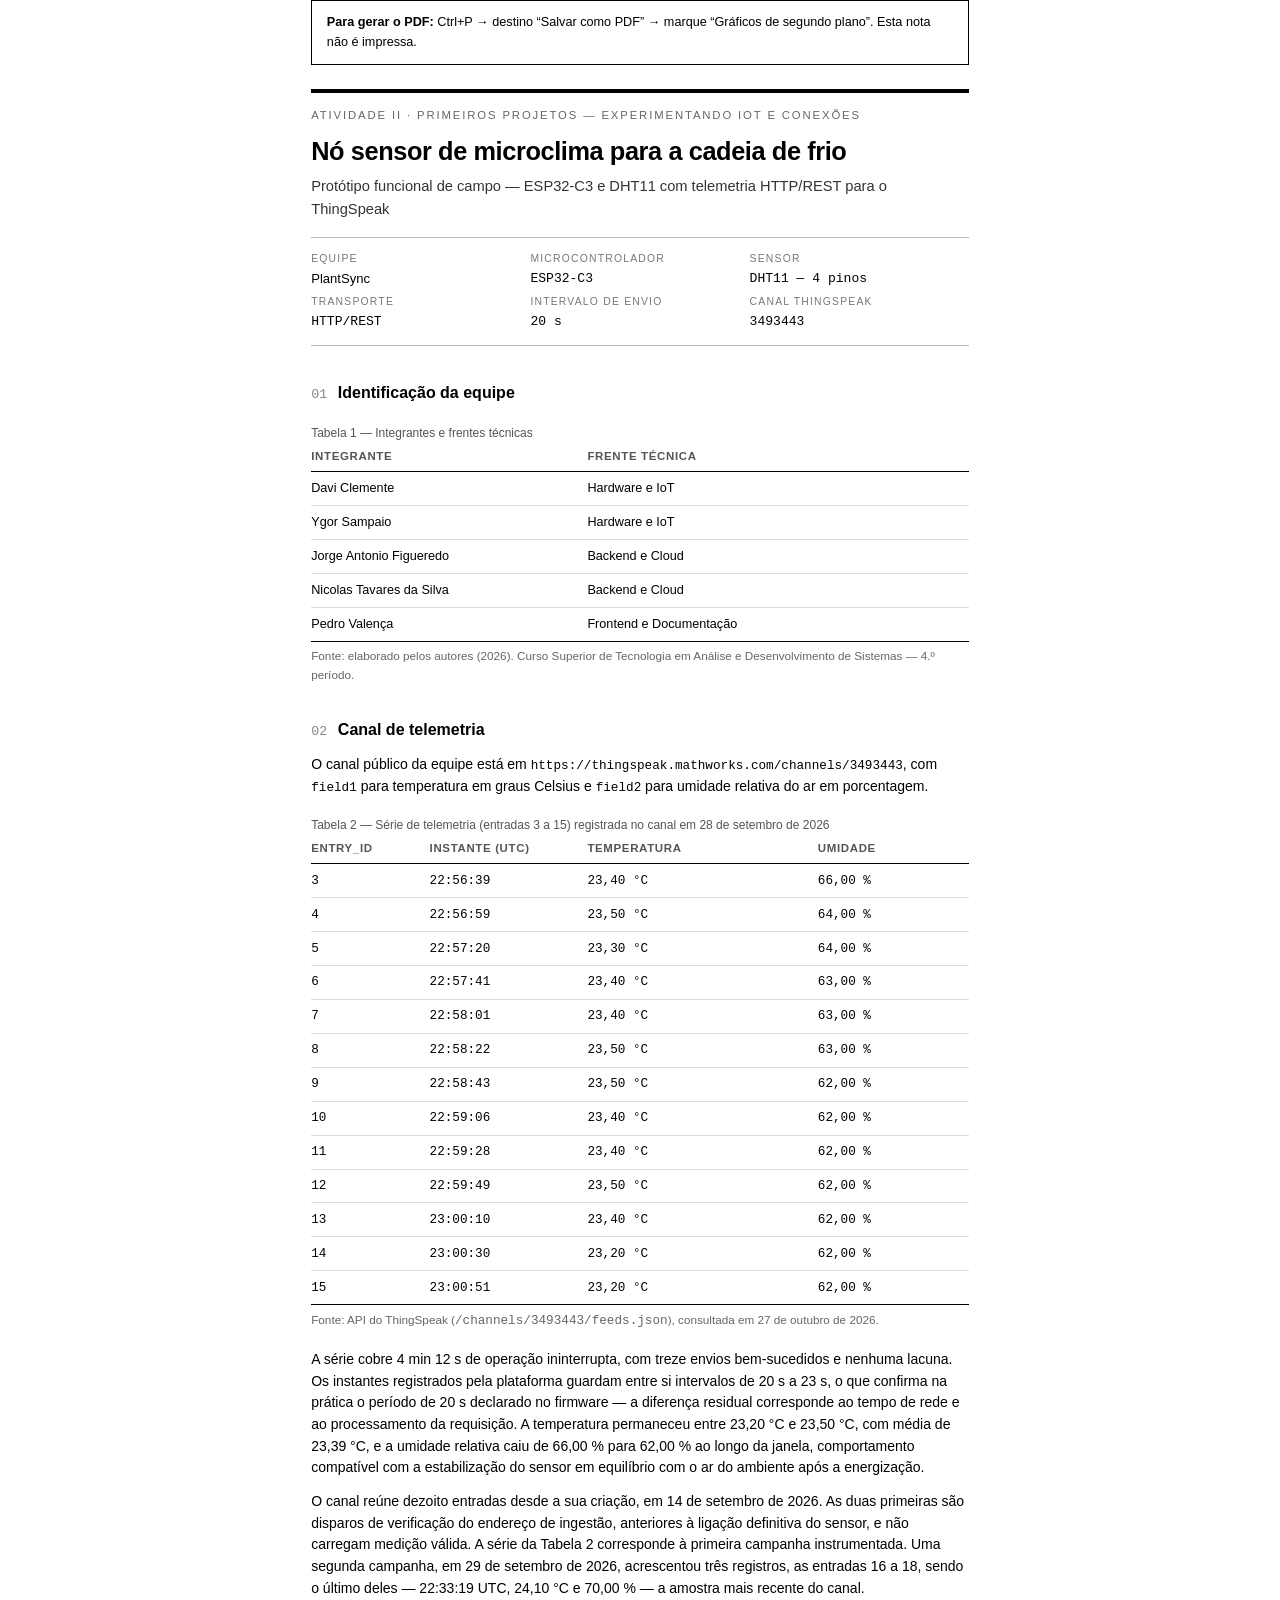
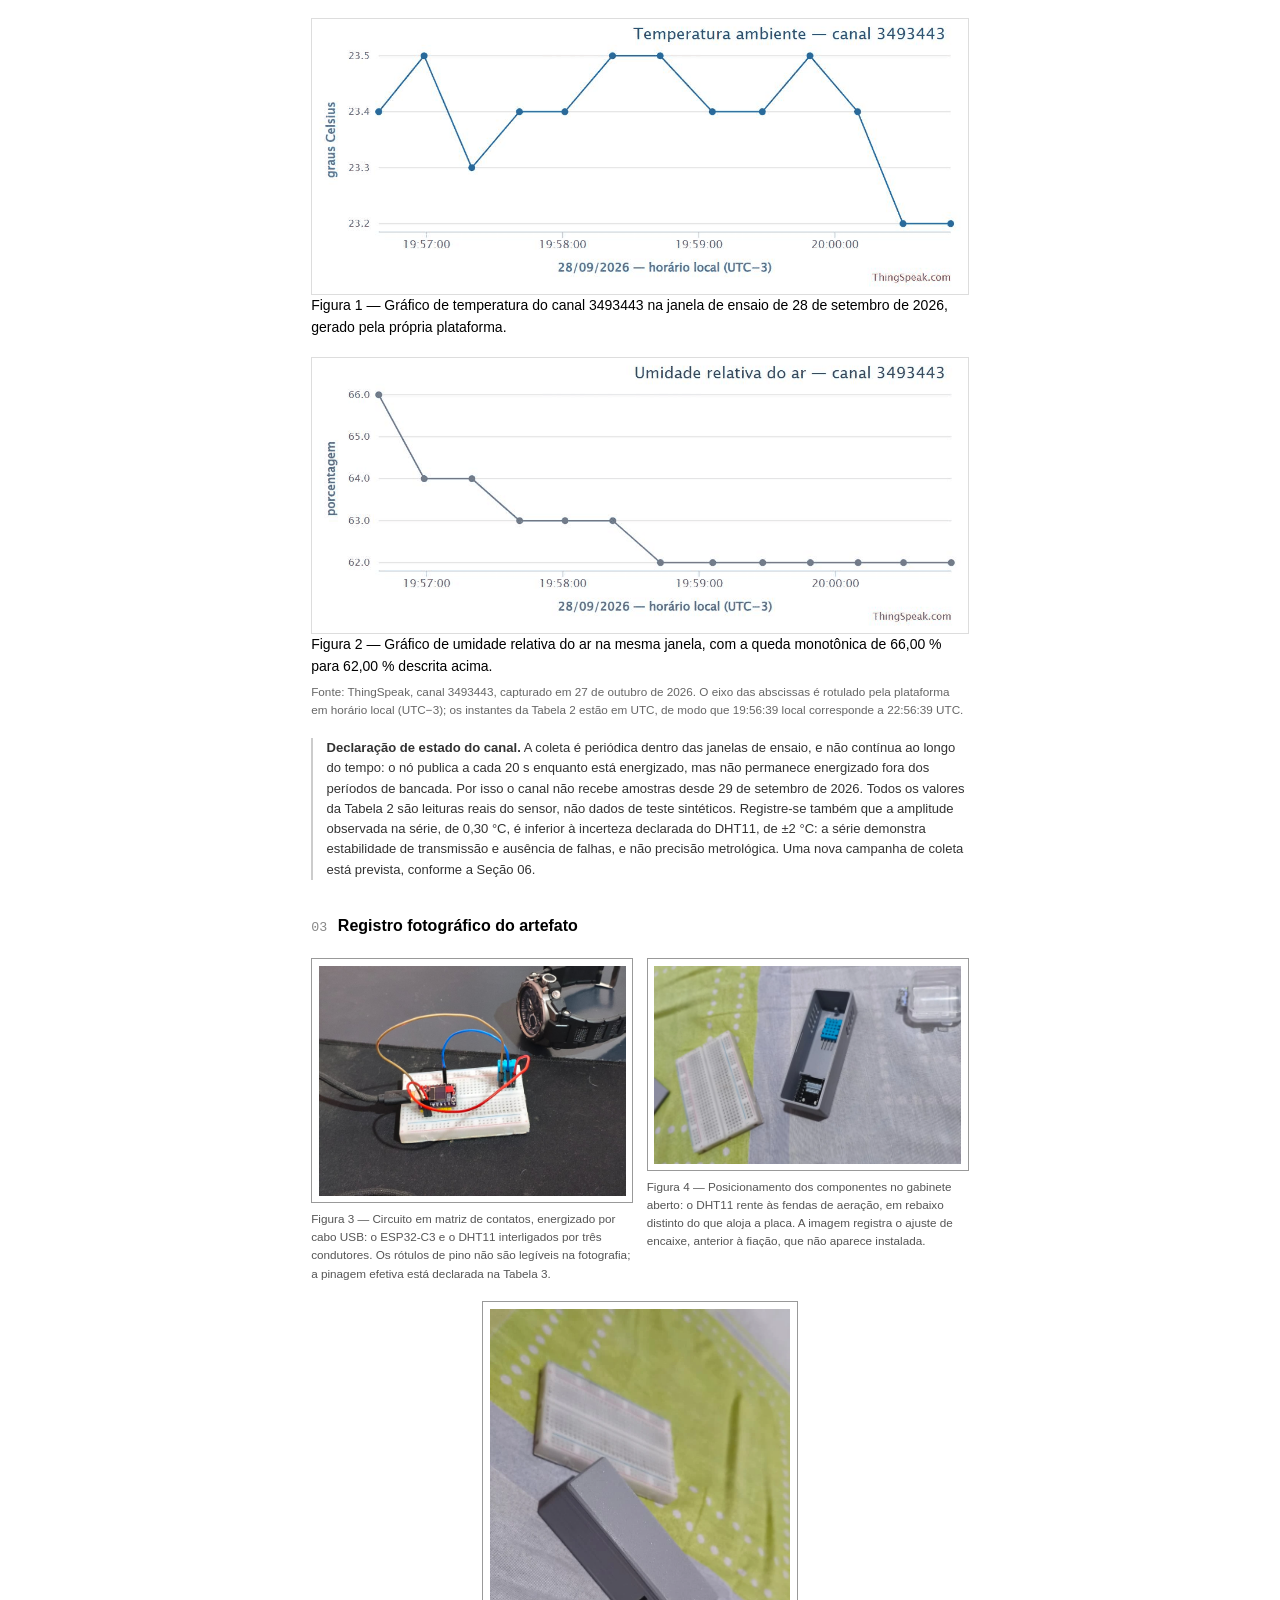
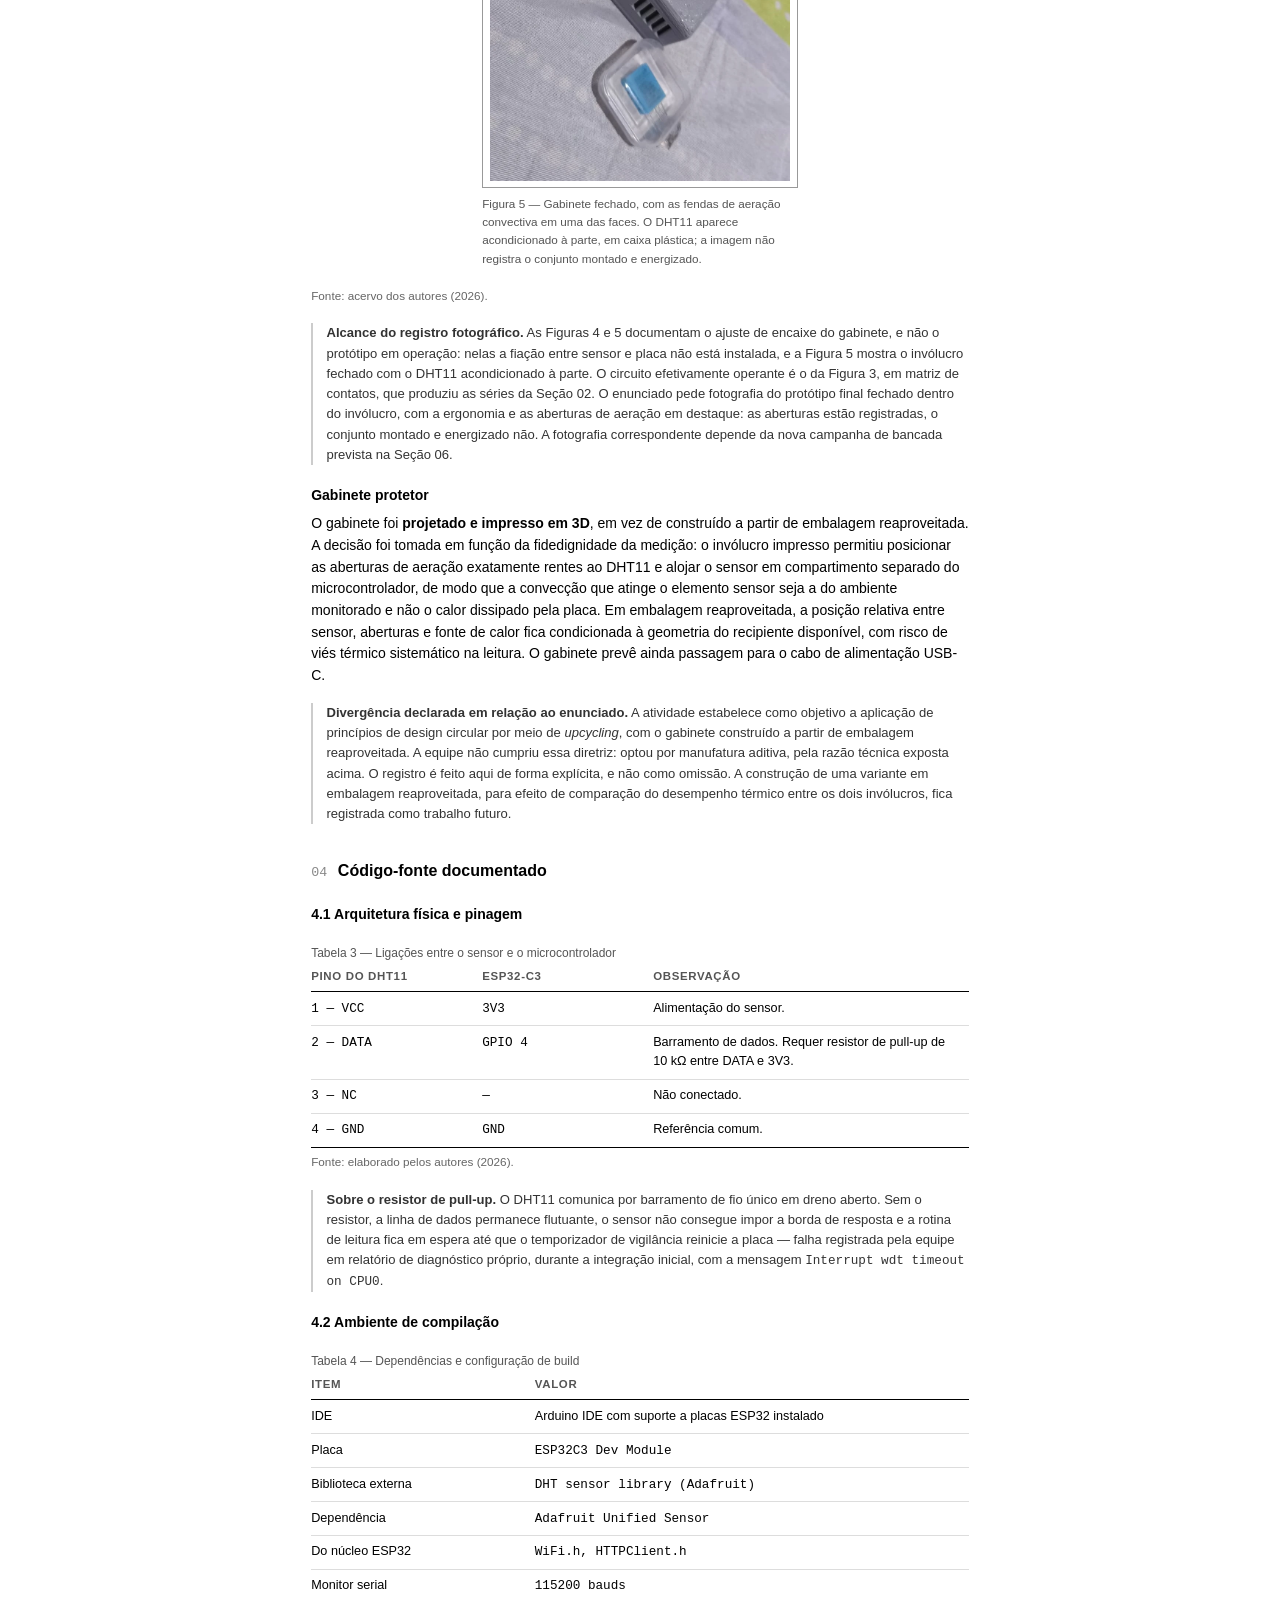
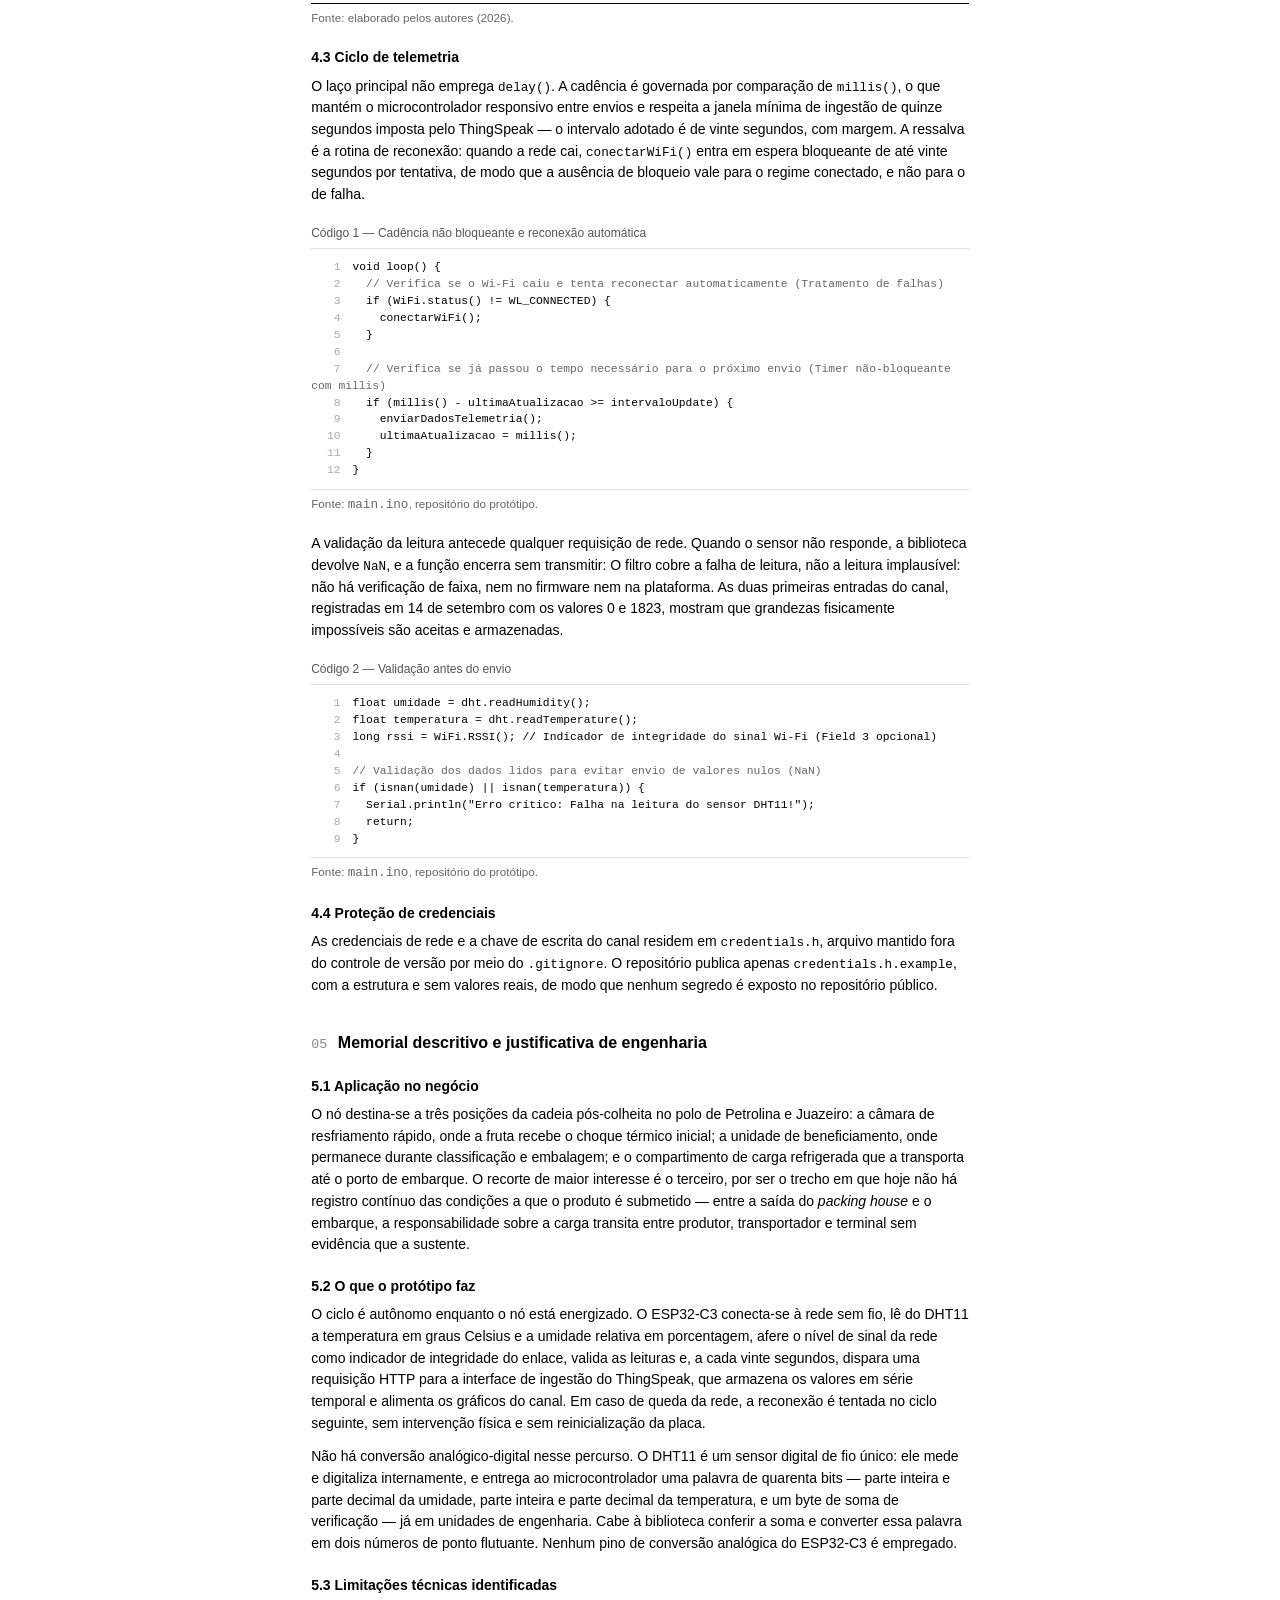
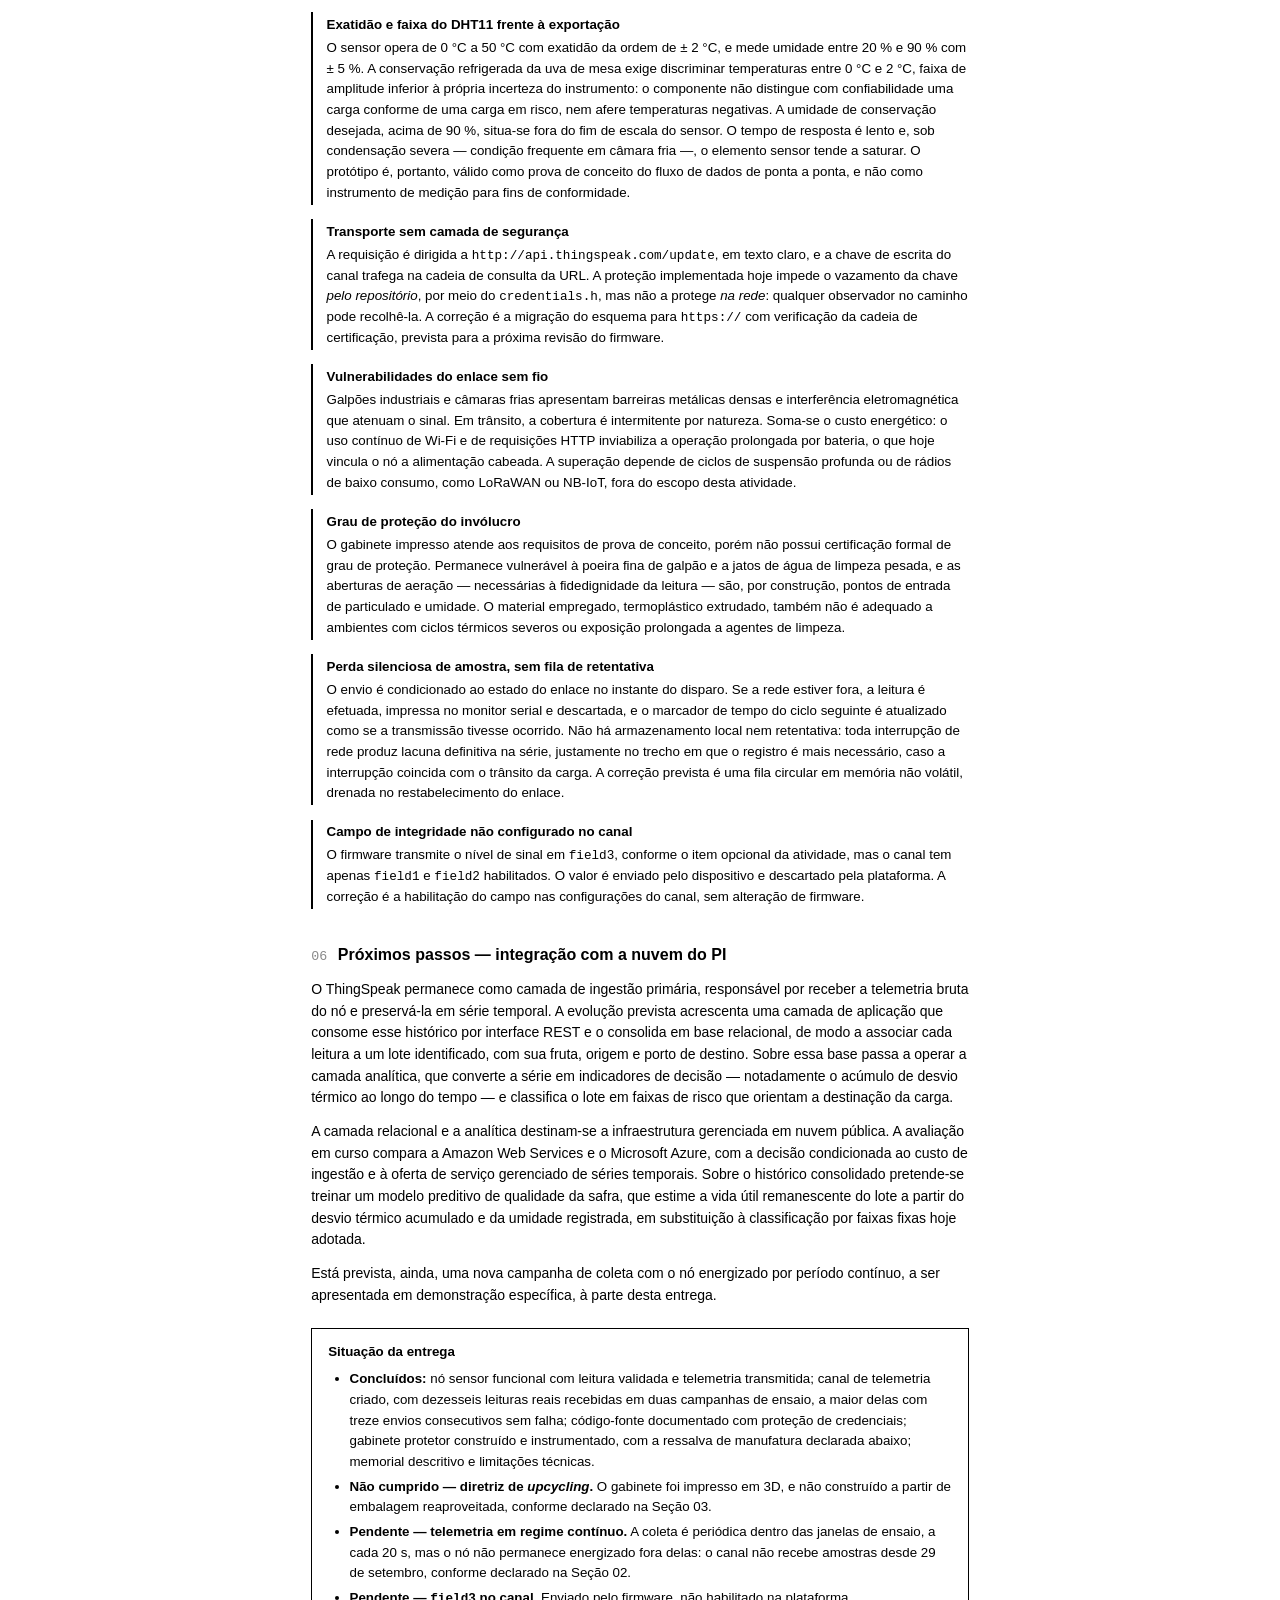
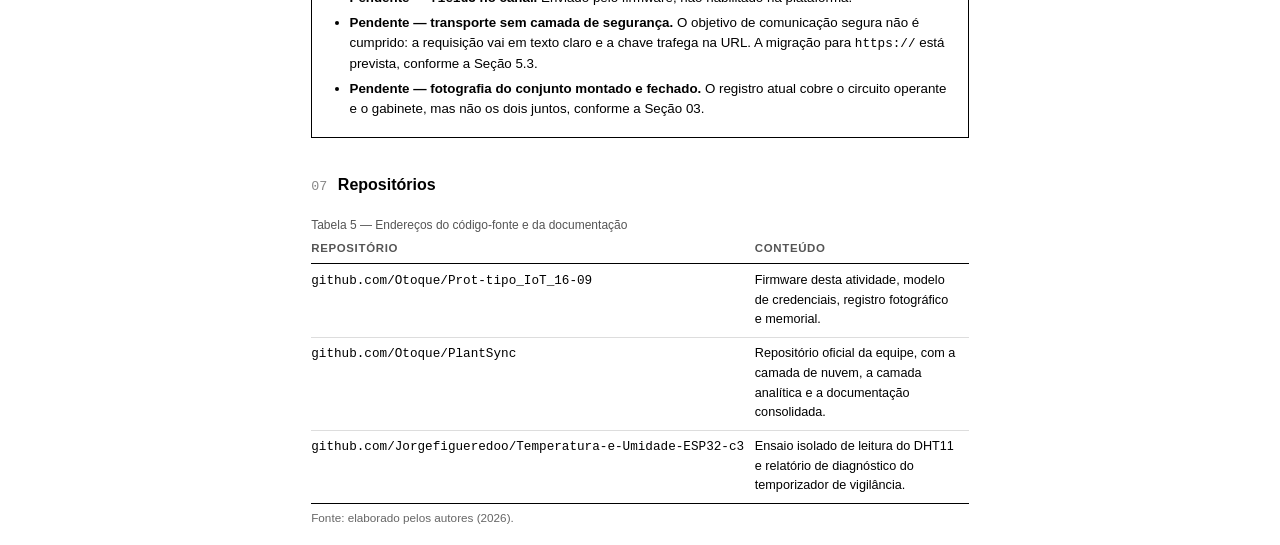
==== commit 181a4f57: "Aplica correcoes da revisao: graficos do canal, legendas fieis as fotos e lacunas do enunciado" ====
--- a/docs/ATIVIDADE-02-PROTOTIPO.html
+++ b/docs/ATIVIDADE-02-PROTOTIPO.html
@@ -88,6 +88,8 @@
 
   .aviso{ border:1pt solid #000; padding:9pt 11pt; margin-bottom:18pt; font-size:9.5pt; }
   @media print{ .aviso{ display:none; } }
+  .grafico{ margin:14pt 0 4pt; page-break-inside:avoid; }
+  .grafico img{ display:block; width:100%; border:.4pt solid #ddd; }
   .quebra{ page-break-before:always; }
 </style>
 </head>
@@ -95,7 +97,7 @@
 
 <p class="aviso">
   <b>Para gerar o PDF:</b> Ctrl+P → destino “Salvar como PDF” → marque “Gráficos de
-  segundo plano”. Os campos tracejados aguardam fotografia. Esta nota não é impressa.
+  segundo plano”. Esta nota não é impressa.
 </p>
 
 <div class="topo">
@@ -128,7 +130,7 @@
     <tr><td>Pedro Valença</td><td>Frontend e Documentação</td></tr>
   </tbody>
 </table>
-<p class="fonte">Curso Superior de Tecnologia em Análise e Desenvolvimento de Sistemas — 4.º período.</p>
+<p class="fonte">Fonte: elaborado pelos autores (2026). Curso Superior de Tecnologia em Análise e Desenvolvimento de Sistemas — 4.º período.</p>
 
 <!-- ============ 2 ============ -->
 <h2><span class="nn">02</span>Canal de telemetria</h2>
@@ -140,7 +142,7 @@
   umidade relativa do ar em porcentagem.
 </p>
 
-<p class="cap">Tabela 2 — Série de telemetria registrada no canal em 28 de setembro de 2026</p>
+<p class="cap">Tabela 2 — Série de telemetria (entradas 3 a 15) registrada no canal em 28 de setembro de 2026</p>
 <table>
   <thead><tr><th style="width:18%">entry_id</th><th style="width:24%">Instante (UTC)</th><th>Temperatura</th><th>Umidade</th></tr></thead>
   <tbody>
@@ -180,6 +182,17 @@
   24,10 °C e 70,00 % — a amostra mais recente do canal.
 </p>
 
+<div class="grafico">
+  <img src="[data-uri]" alt="Gráfico de temperatura do canal">
+  <div class="leg">Figura 1 — Gráfico de temperatura do canal 3493443 na janela de ensaio de 28 de setembro de 2026, gerado pela própria plataforma.</div>
+</div>
+
+<div class="grafico">
+  <img src="[data-uri]" alt="Gráfico de umidade relativa do canal">
+  <div class="leg">Figura 2 — Gráfico de umidade relativa do ar na mesma janela, com a queda monotônica de 66,00 % para 62,00 % descrita acima.</div>
+</div>
+<p class="fonte">Fonte: ThingSpeak, canal 3493443, capturado em 27 de outubro de 2026. O eixo das abscissas é rotulado pela plataforma em horário local (UTC&minus;3); os instantes da Tabela 2 estão em UTC, de modo que 19:56:39 local corresponde a 22:56:39 UTC.</p>
+
 <div class="nota">
   <p><b>Declaração de estado do canal.</b> A coleta é periódica dentro das janelas de
   ensaio, e não contínua ao longo do tempo: o nó publica a cada 20 s enquanto está
@@ -196,25 +209,39 @@
 
 <div class="placas">
   <div class="placa">
-    <span class="moldura"><img src="[data-uri]